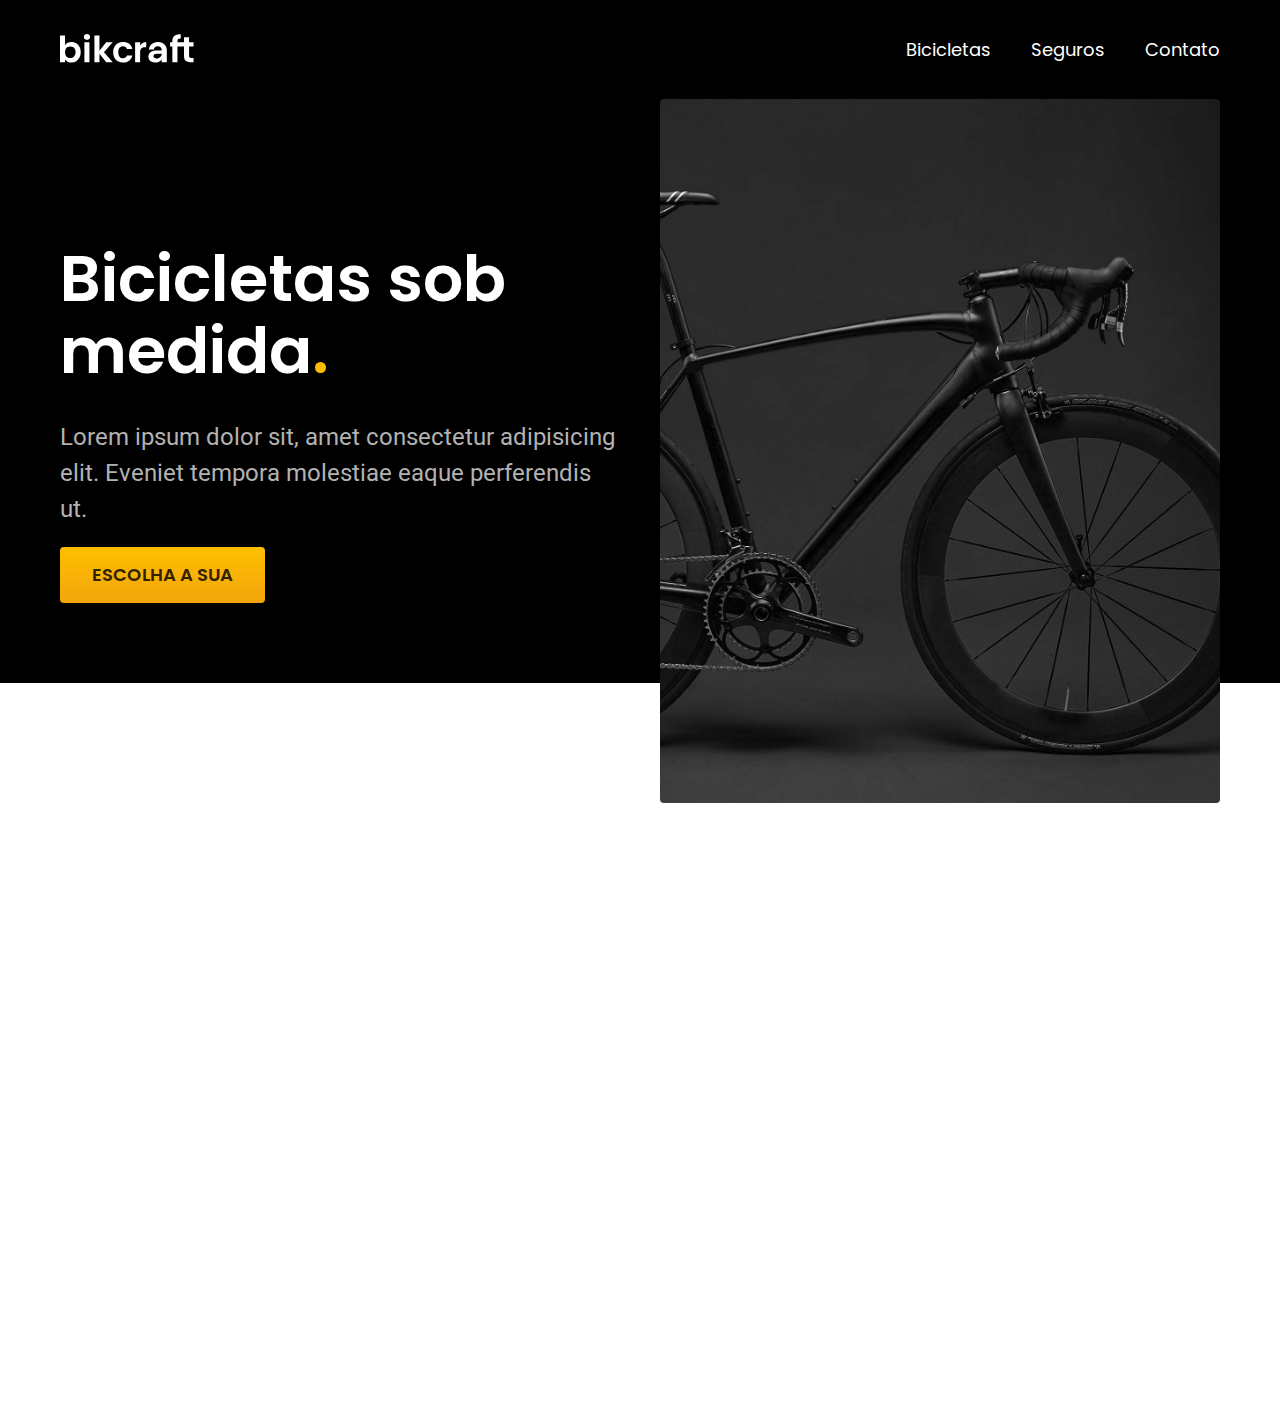
==== index.html @ a9151a43 "css utilitário" ====
<!DOCTYPE html>
<html lang="pt-br">

<head>
  <meta charset="UTF-8">
  <meta name="viewport" content="width=device-width, initial-scale=1.0">
  <title>Bikecraft - Bicicletas Elétricas</title>
  <meta name="description" content="Bicicletas elétricas de alta precisão e qualidade, feitas sob medida para o cliente. Explore o mundo na sua velocidade com a Bikcraft">
  <link rel="stylesheet" href="./css/style.css">
  <!-- FONTES POPPINS E ROBOTO -->
  <link rel="preconnect" href="https://fonts.googleapis.com">
  <link rel="preconnect" href="https://fonts.gstatic.com" crossorigin>
  <link href="https://fonts.googleapis.com/css2?family=Poppins:wght@400;600&family=Roboto:wght@400;500&display=swap" rel="stylesheet">
</head>

<body>
  <header class="header-bg">
    <div class="header">
      <a href="./">
        <img src="./img/bikcraft.svg" alt="Bikcraft">
      </a>
      <nav aria-label="primaria">
        <ul class="header-menu">
          <li><a href="./bicicletas.html">Bicicletas</a></li>
          <li><a href="./seguros.html">Seguros</a></li>
          <li><a href="./contato.html">Contato</a></li>
        </ul>
      </nav>
    </div>
  </header>

  <main class="introducao-bg">
    <div class="introducao">
      <div class="introducao-conteudo">
        <h1>Bicicletas sob medida<span>.</span></h1>
        <p>Lorem ipsum dolor sit, amet consectetur adipisicing elit. Eveniet tempora molestiae eaque perferendis ut.</p>
        <a class="botao" href="./bicicletas.html">Escolha a sua</a>
      </div>
      <div>
        <img src="./img/fotos/introducao.jpg" alt="Bicicleta elétrica preta">
      </div>
    </div>
  </main>


</body>

</html>
---- css/style.css ----
@import "./global/header.css";
@import "./global/global.css";

/* utilidades */
@import "./utilidades/componentes.css";

/* Home */
@import "./home/introducao.css";
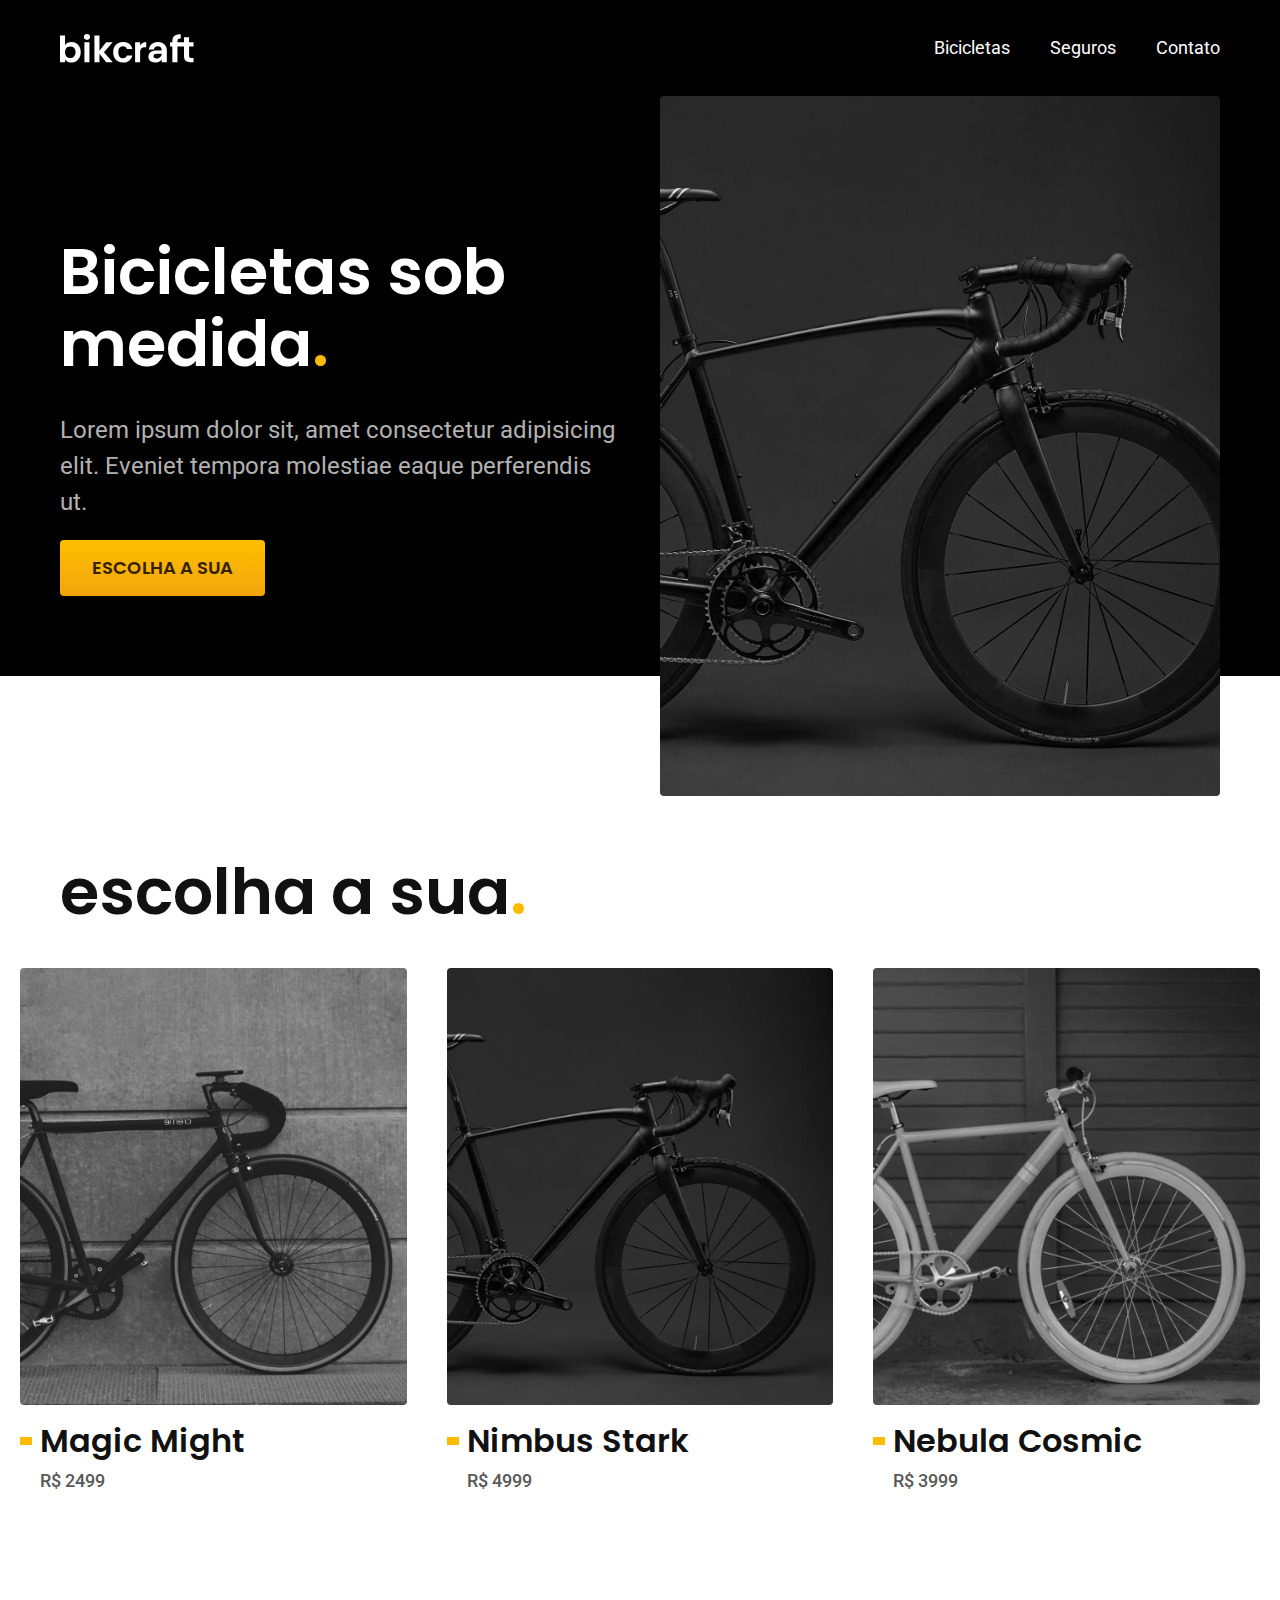
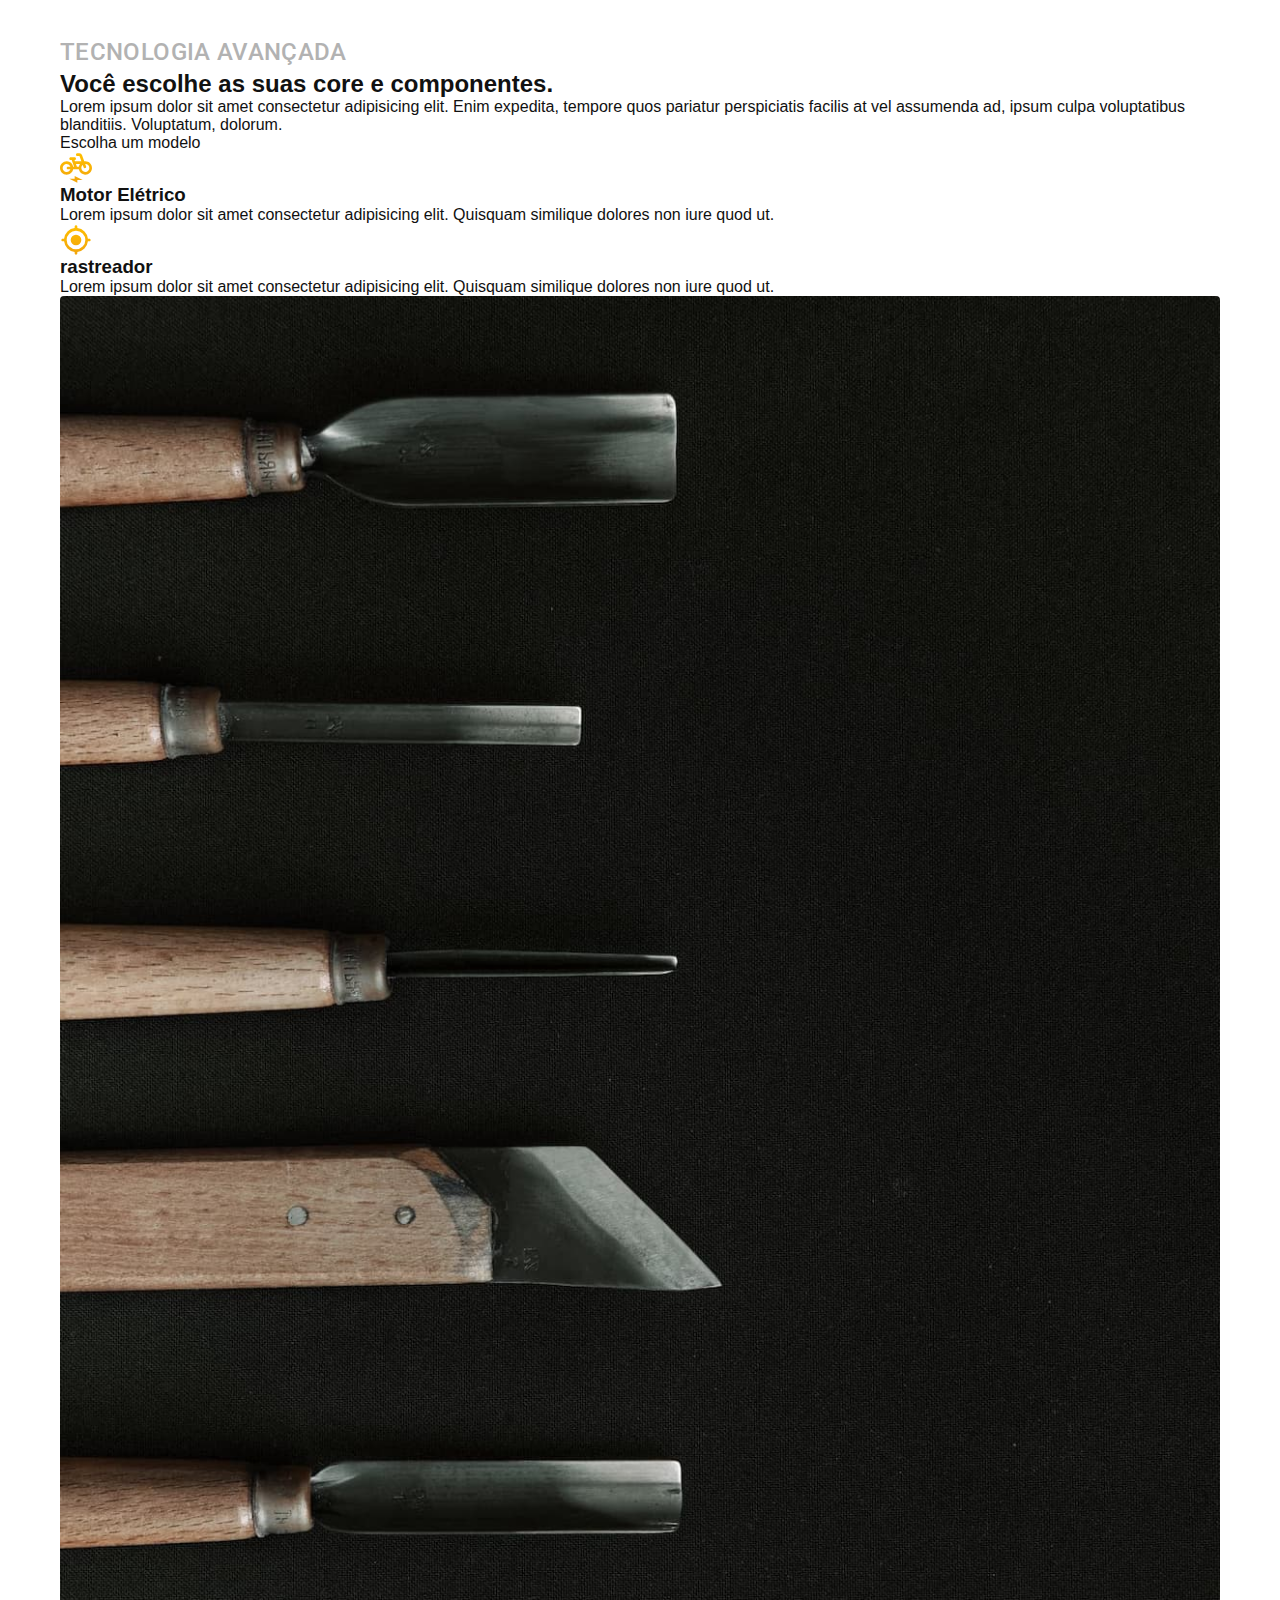
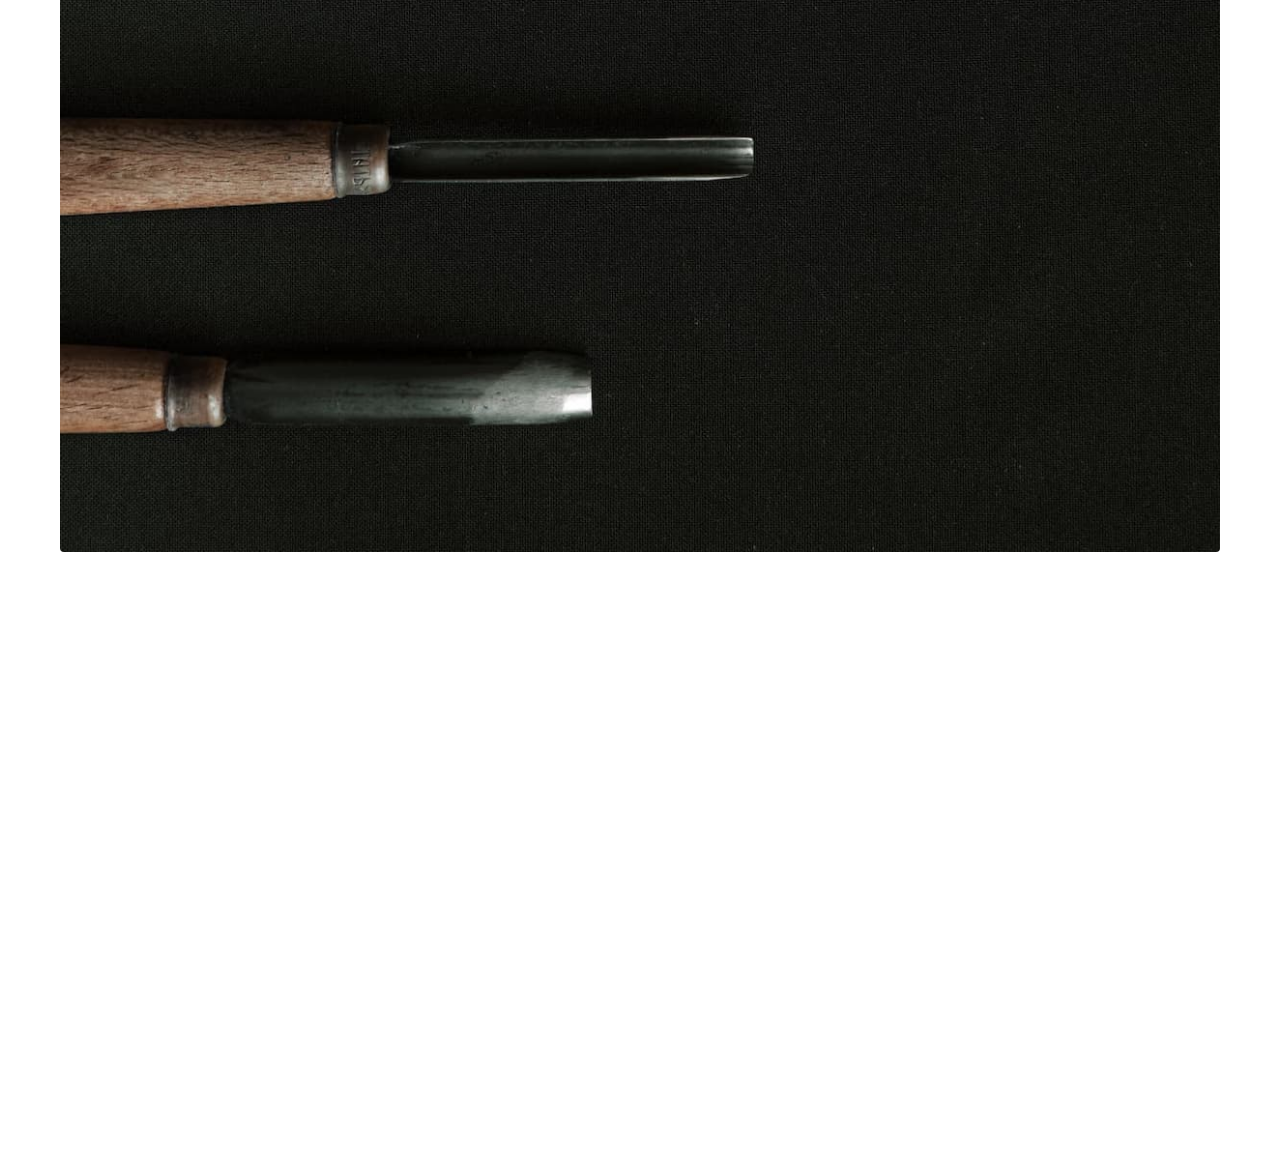
==== commit 98dfa51e: "bicicletas-lista" ====
--- a/index.html
+++ b/index.html
@@ -15,12 +15,12 @@
 
 <body>
   <header class="header-bg">
-    <div class="header">
+    <div class="header container">
       <a href="./">
         <img src="./img/bikcraft.svg" alt="Bikcraft">
       </a>
       <nav aria-label="primaria">
-        <ul class="header-menu">
+        <ul class="header-menu font-1-m cor-0">
           <li><a href="./bicicletas.html">Bicicletas</a></li>
           <li><a href="./seguros.html">Seguros</a></li>
           <li><a href="./contato.html">Contato</a></li>
@@ -30,10 +30,10 @@
   </header>
 
   <main class="introducao-bg">
-    <div class="introducao">
+    <div class="introducao container">
       <div class="introducao-conteudo">
-        <h1>Bicicletas sob medida<span>.</span></h1>
-        <p>Lorem ipsum dolor sit, amet consectetur adipisicing elit. Eveniet tempora molestiae eaque perferendis ut.</p>
+        <h1 class="font-1-xxl">Bicicletas sob medida<span class="cor-p1">.</span></h1>
+        <p class="font-2-l">Lorem ipsum dolor sit, amet consectetur adipisicing elit. Eveniet tempora molestiae eaque perferendis ut.</p>
         <a class="botao" href="./bicicletas.html">Escolha a sua</a>
       </div>
       <div>
@@ -42,6 +42,57 @@
     </div>
   </main>
 
+  <article class="bicicletas-lista">
+    <h2 class="container font-1-xxl">escolha a sua<span class="cor-p1">.</span></h2>
+    <ul>
+      <li>
+        <a href="./bicicletas/magic.html">
+          <img src="./img/bicicletas/magic-home.jpg" alt="Bicleta preta">
+          <h3 class="font-1-xl">Magic Might</h3>
+          <span class="font-2-m cor-8">R$ 2499</span>
+        </a>
+      </li>
+      <li>
+        <a href="./bicicletas/nimbus.html">
+          <img src="./img/bicicletas/nimbus-home.jpg" alt="Bicleta preta">
+          <h3 class="font-1-xl">Nimbus Stark</h3>
+          <span class="font-2-m cor-8">R$ 4999</span>
+        </a>
+      </li>
+      <li>
+        <a href="./bicicletas/nebula.html">
+          <img src="./img/bicicletas/nebula-home.jpg" alt="Bicleta preta">
+          <h3 class="font-1-xl">Nebula Cosmic</h3>
+          <span class="font-2-m cor-8">R$ 3999</span>
+        </a>
+      </li>
+    </ul>
+  </article>
+
+  <article class="tecnologia-bg">
+    <div class="tecnologia container">
+      <div class="tecnologia-conteudo">
+        <span class="font-2-l-b cor-5">Tecnologia Avançada</span>
+        <h2>Você escolhe as suas core e componentes.</h2>
+        <p>Lorem ipsum dolor sit amet consectetur adipisicing elit. Enim expedita, tempore quos pariatur perspiciatis facilis at vel assumenda ad, ipsum culpa voluptatibus blanditiis. Voluptatum, dolorum.</p>
+        <a href="./bicicletas.html">Escolha um modelo</a>
+        <div>
+          <img src="./img/icones/eletrica.svg" alt="">
+          <h3>Motor Elétrico</h3>
+          <p>Lorem ipsum dolor sit amet consectetur adipisicing elit. Quisquam similique dolores non iure quod ut.</p>
+        </div>
+         <div>
+          <img src="./img/icones/rastreador.svg" alt="">
+          <h3>rastreador</h3>
+          <p>Lorem ipsum dolor sit amet consectetur adipisicing elit. Quisquam similique dolores non iure quod ut.</p>
+        </div>
+      </div>
+      <div class="tecnologia-imagem">
+        <img src="./img/fotos/tecnologia.jpg" alt="">
+      </div>
+    </div>
+  </article>
+
 
 </body>
 
--- a/css/style.css
+++ b/css/style.css
@@ -1,4 +1,7 @@
 @import "./global/header.css";
+@import "./utilidades/tipografia.css";
+@import "./utilidades/cores.css";
+
 @import "./global/global.css";
 
 /* utilidades */
@@ -6,3 +9,7 @@
 
 /* Home */
 @import "./home/introducao.css";
+@import "./home/tecnologia.css";
+
+/* bicicletas */
+@import "./bicicletas/bicicletas-lista.css";
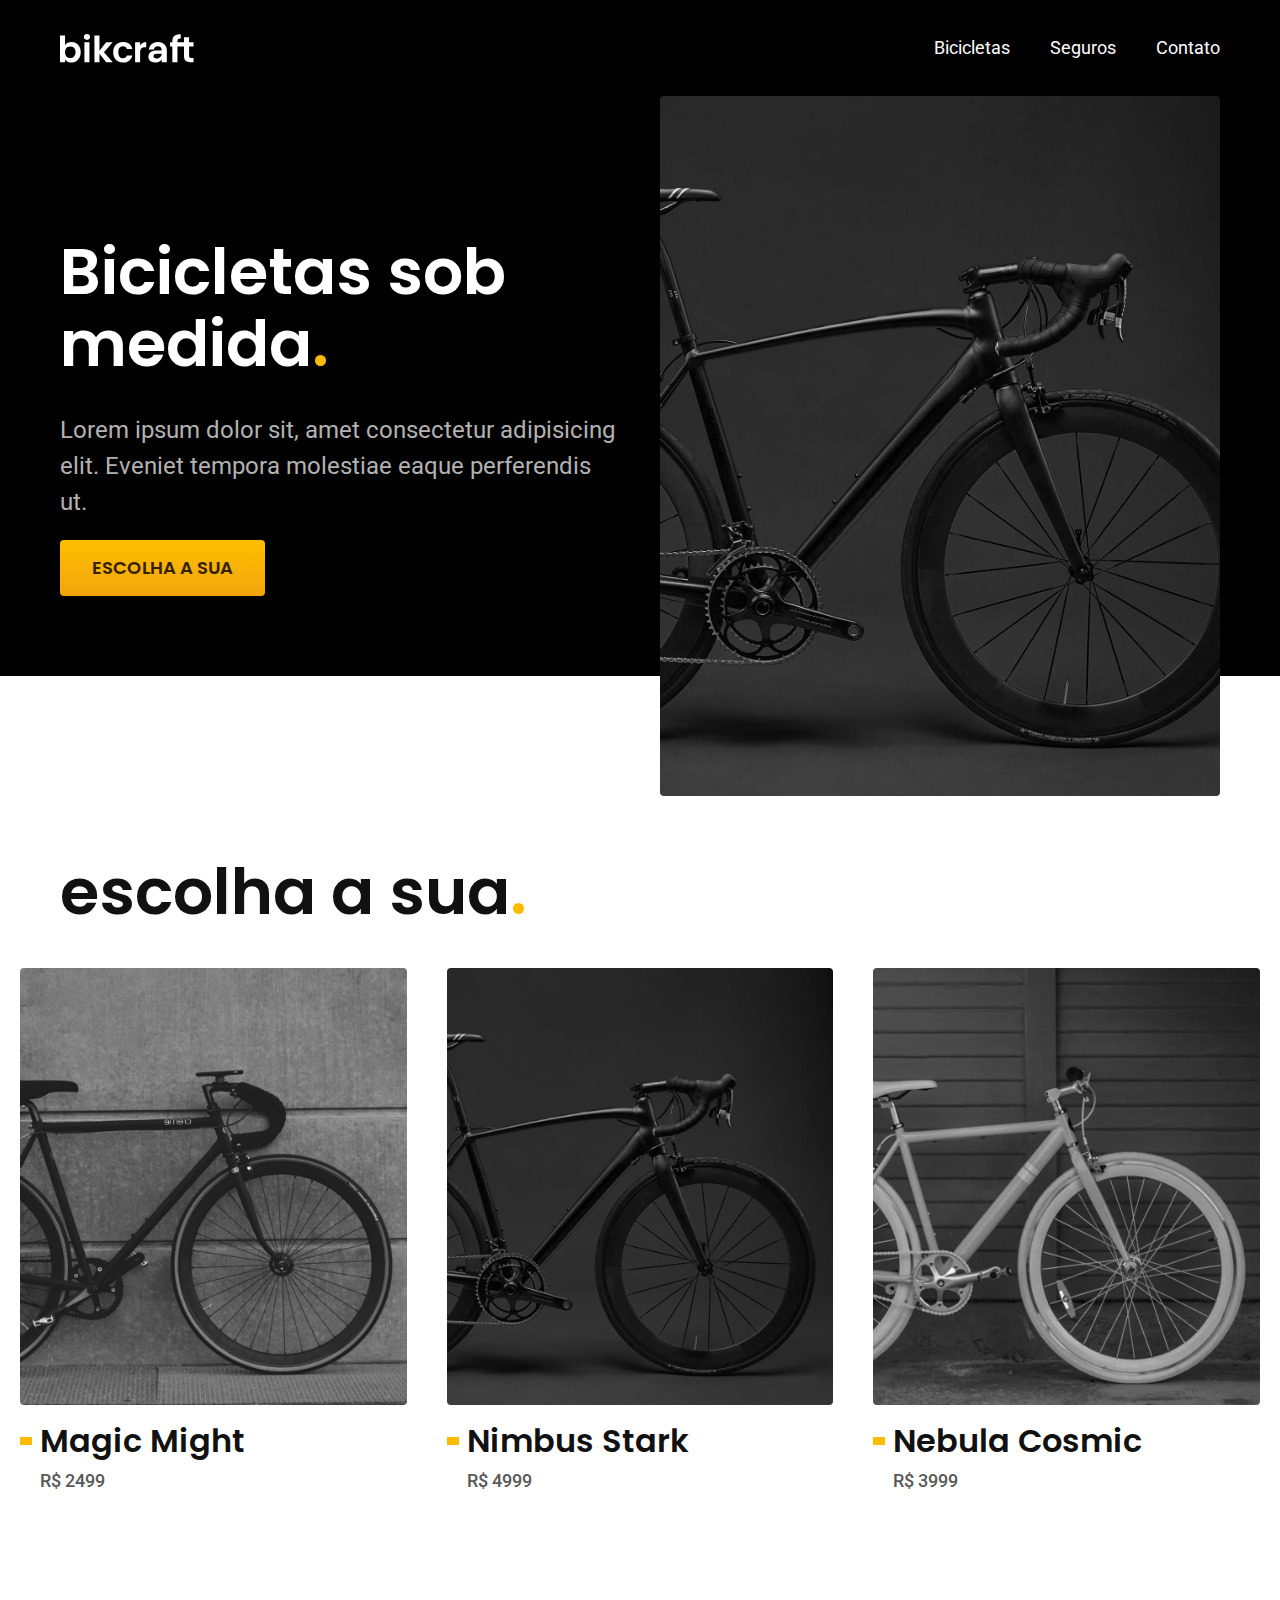
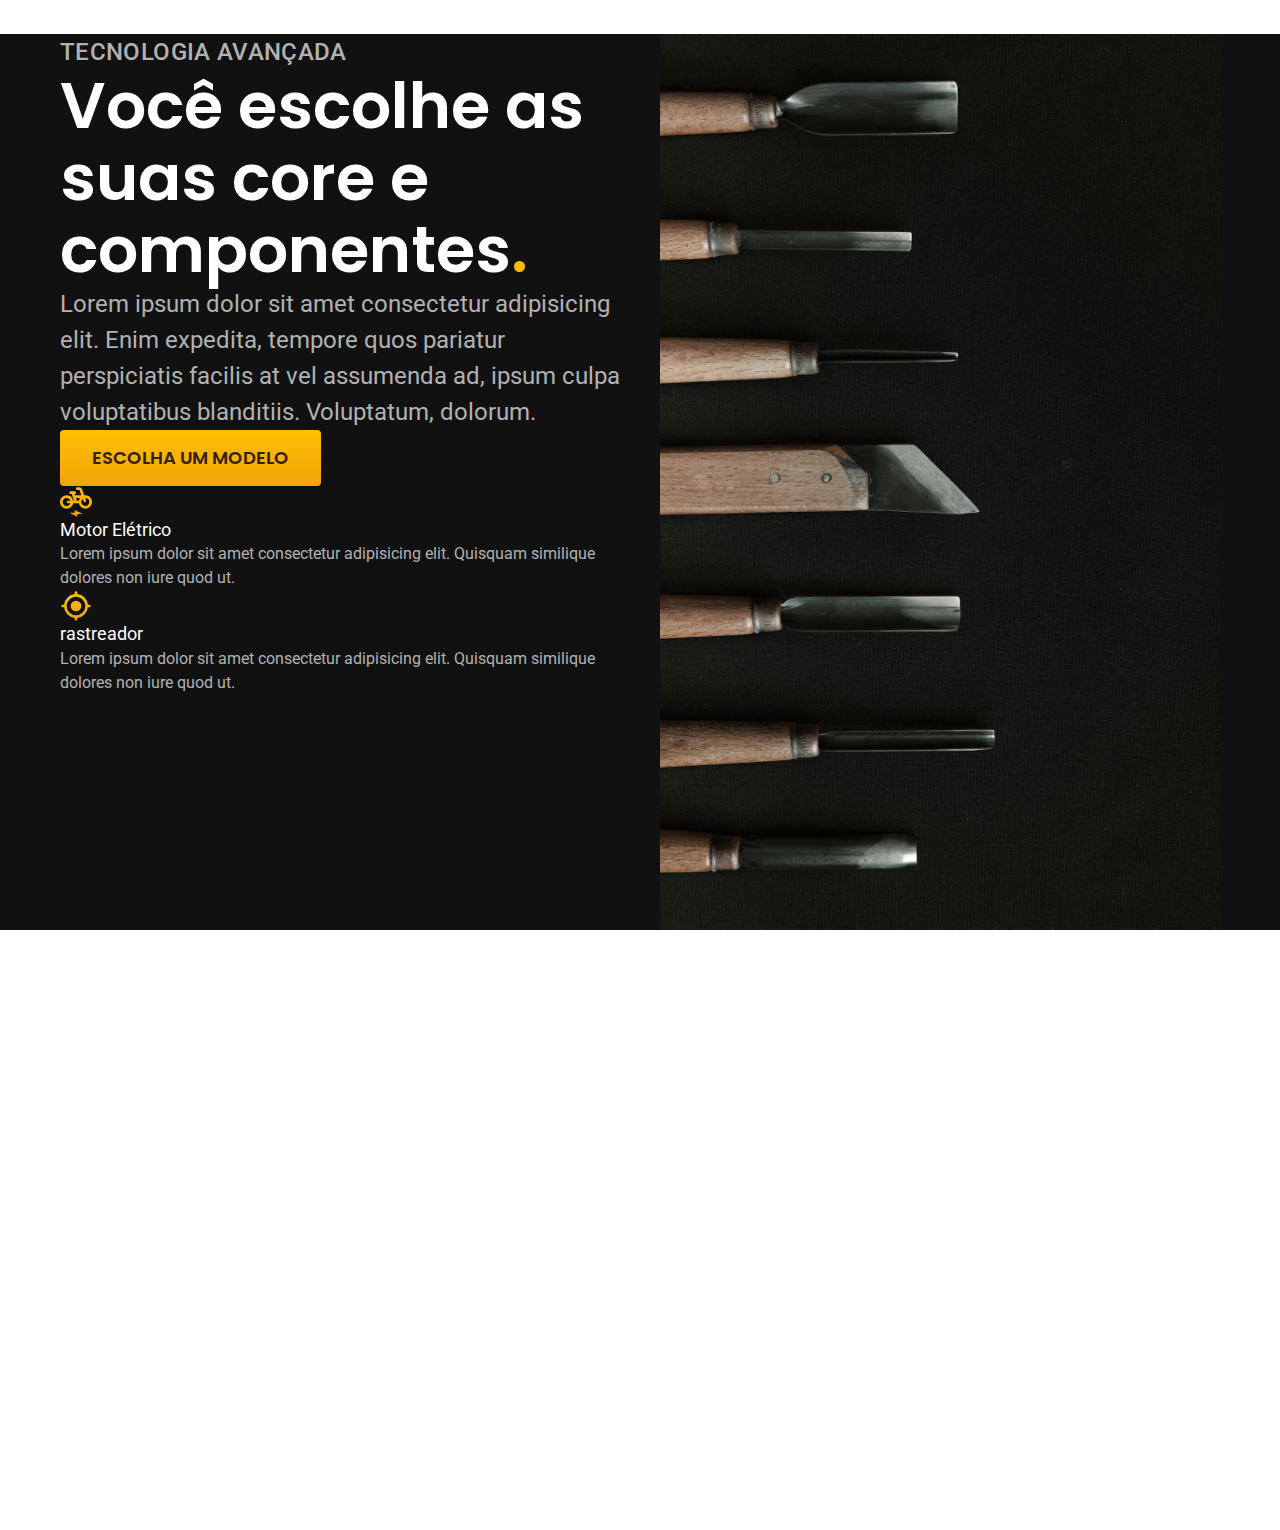
==== commit 79f77ab0: "tecnologia" ====
--- a/index.html
+++ b/index.html
@@ -73,18 +73,18 @@
     <div class="tecnologia container">
       <div class="tecnologia-conteudo">
         <span class="font-2-l-b cor-5">Tecnologia Avançada</span>
-        <h2>Você escolhe as suas core e componentes.</h2>
-        <p>Lorem ipsum dolor sit amet consectetur adipisicing elit. Enim expedita, tempore quos pariatur perspiciatis facilis at vel assumenda ad, ipsum culpa voluptatibus blanditiis. Voluptatum, dolorum.</p>
-        <a href="./bicicletas.html">Escolha um modelo</a>
+        <h2 class="font-1-xxl cor-0">Você escolhe as suas core e componentes<span class="cor-p1">.</span></h2>
+        <p class="font-2-l cor-5">Lorem ipsum dolor sit amet consectetur adipisicing elit. Enim expedita, tempore quos pariatur perspiciatis facilis at vel assumenda ad, ipsum culpa voluptatibus blanditiis. Voluptatum, dolorum.</p>
+        <a class="botao link" href="./bicicletas.html">Escolha um modelo</a>
         <div>
           <img src="./img/icones/eletrica.svg" alt="">
-          <h3>Motor Elétrico</h3>
-          <p>Lorem ipsum dolor sit amet consectetur adipisicing elit. Quisquam similique dolores non iure quod ut.</p>
+          <h3 class="font-1-m cor-0">Motor Elétrico</h3>
+          <p class="font-2-s cor-5">Lorem ipsum dolor sit amet consectetur adipisicing elit. Quisquam similique dolores non iure quod ut.</p>
         </div>
          <div>
           <img src="./img/icones/rastreador.svg" alt="">
-          <h3>rastreador</h3>
-          <p>Lorem ipsum dolor sit amet consectetur adipisicing elit. Quisquam similique dolores non iure quod ut.</p>
+          <h3 class="font-1-m cor-0">rastreador</h3>
+          <p class="font-2-s cor-5">Lorem ipsum dolor sit amet consectetur adipisicing elit. Quisquam similique dolores non iure quod ut.</p>
         </div>
       </div>
       <div class="tecnologia-imagem">
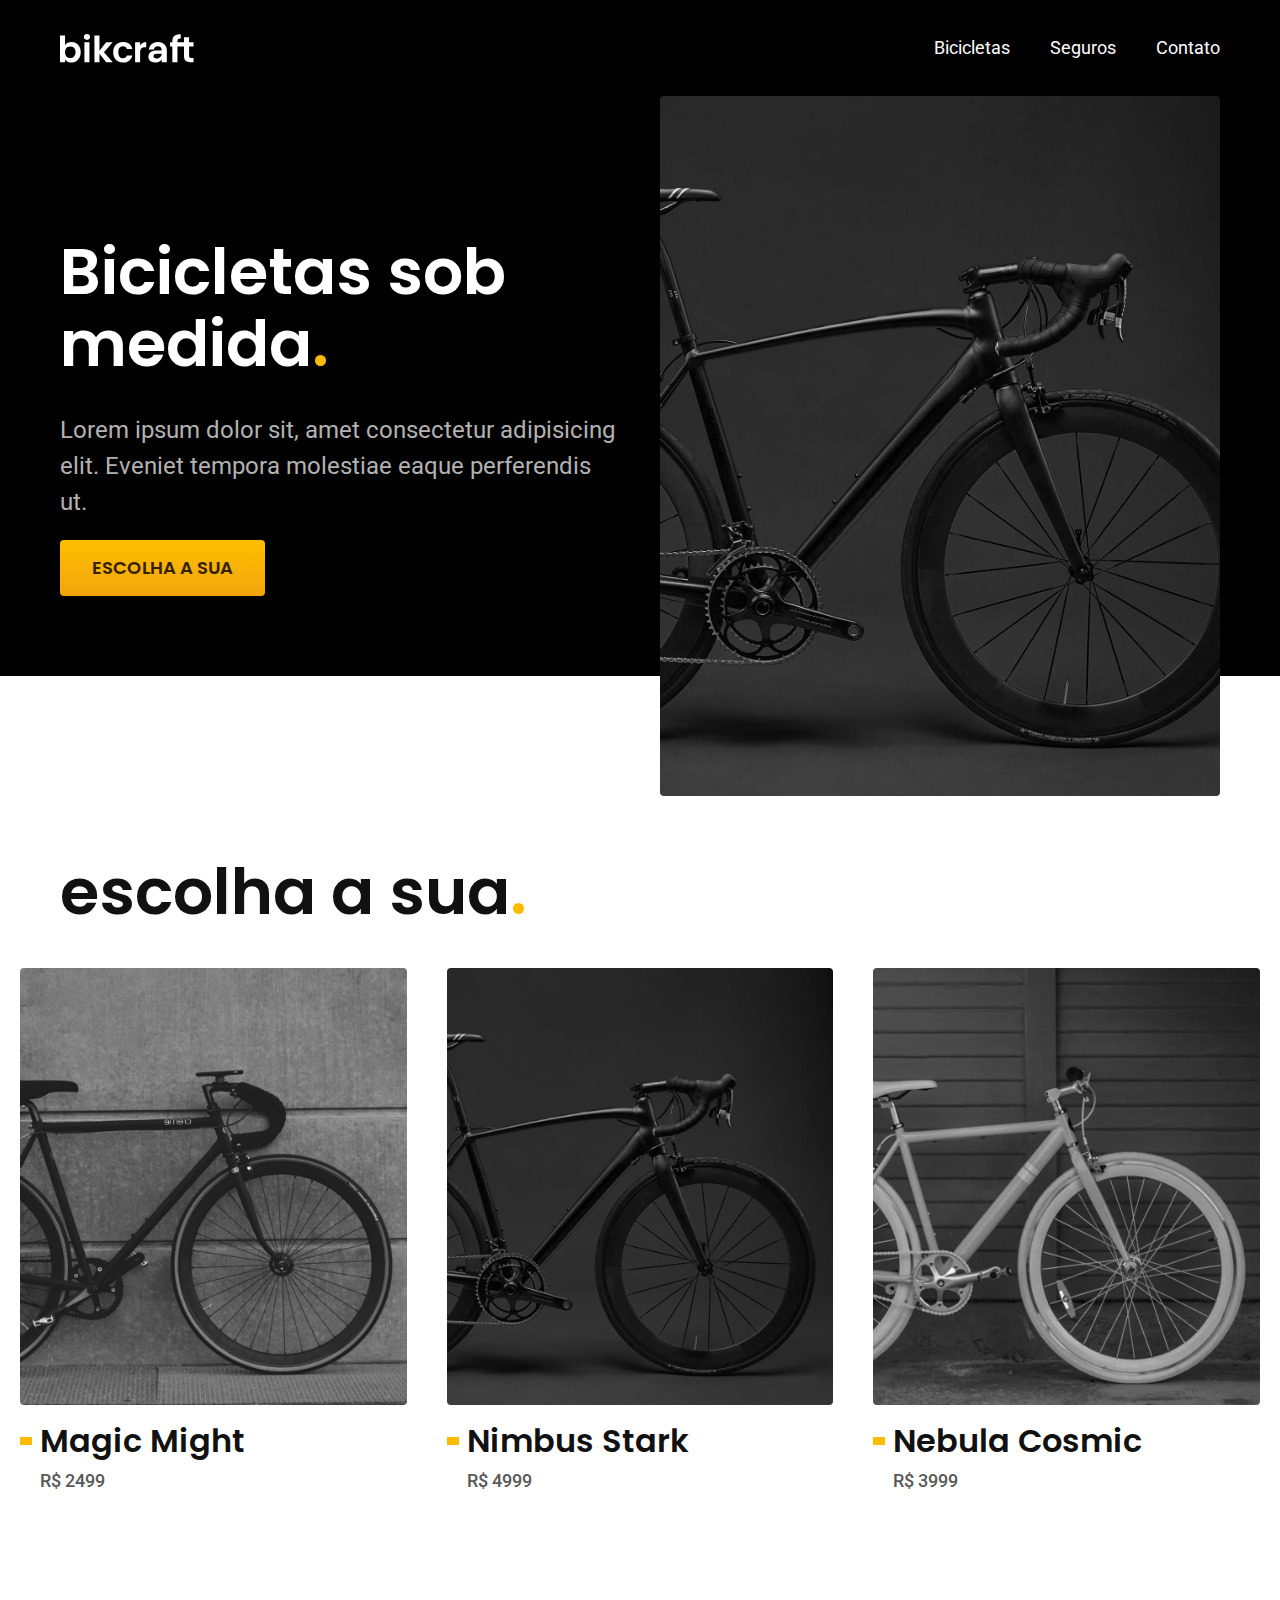
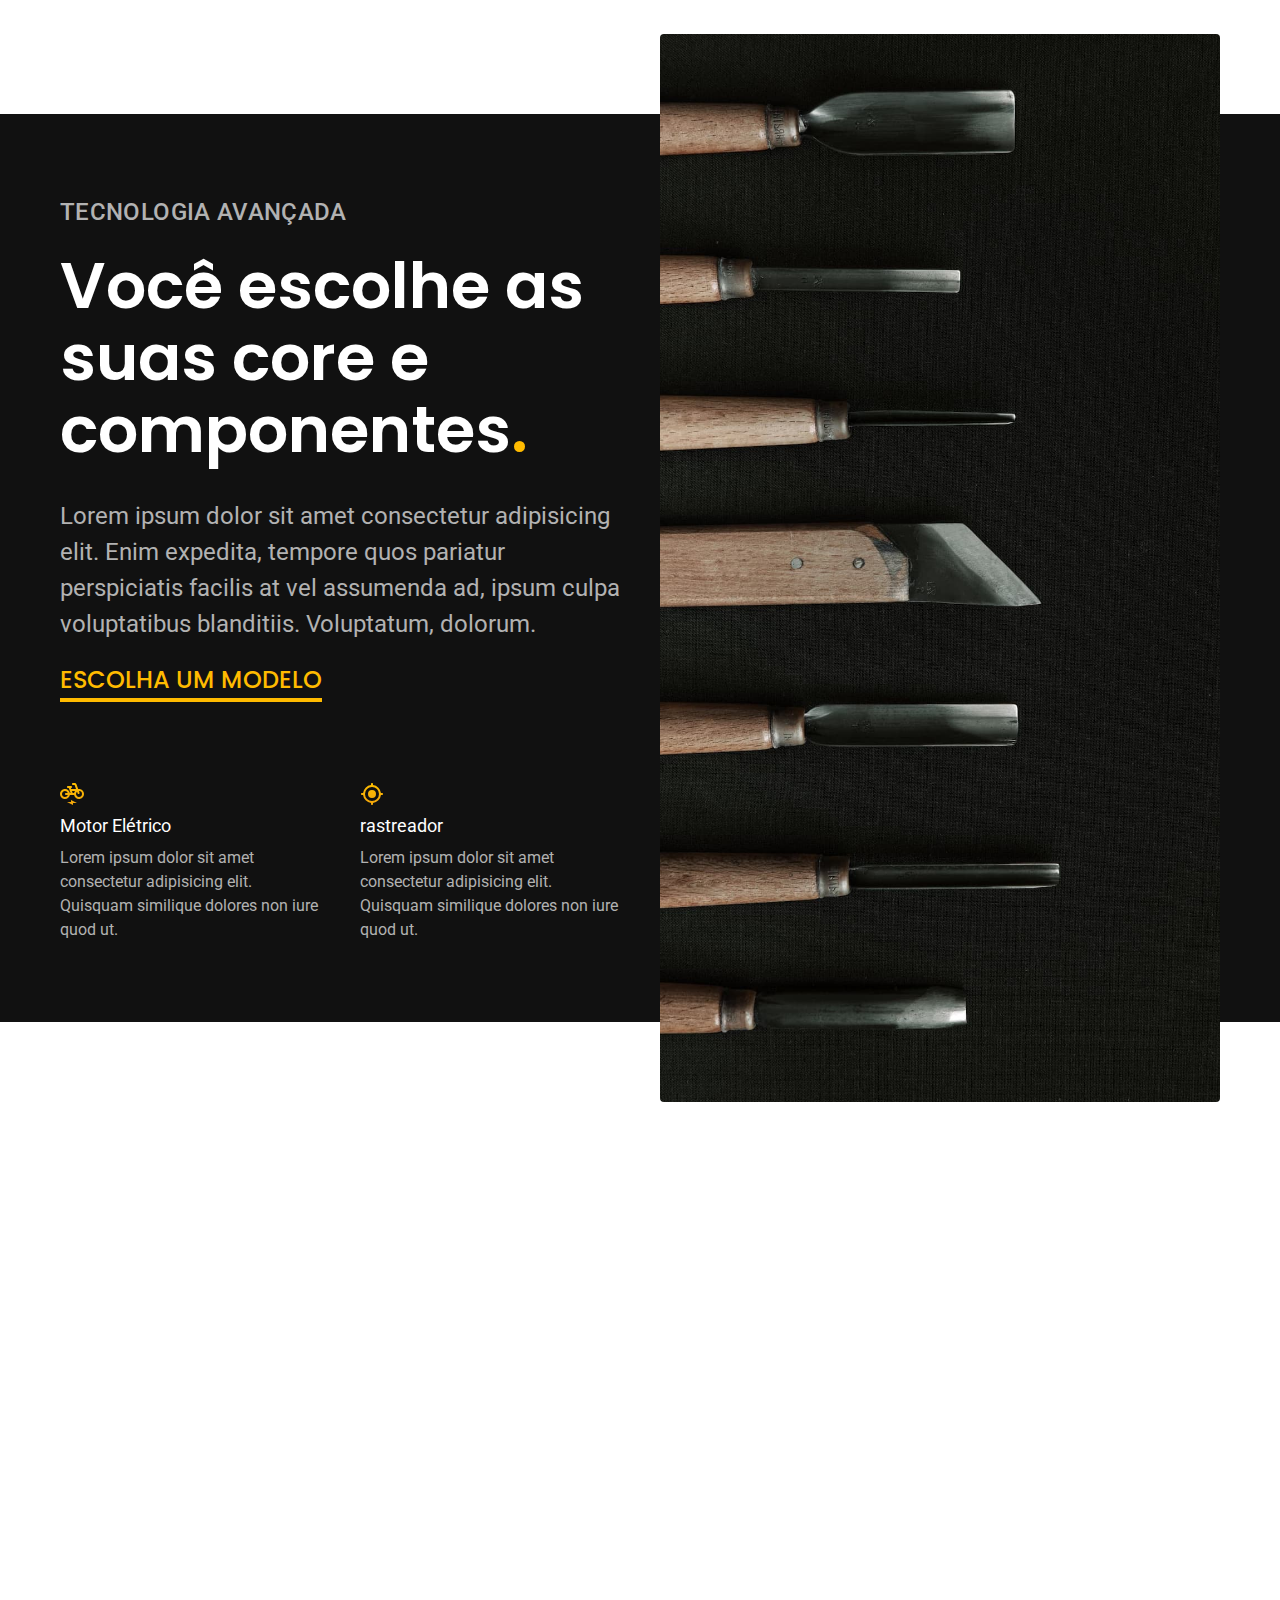
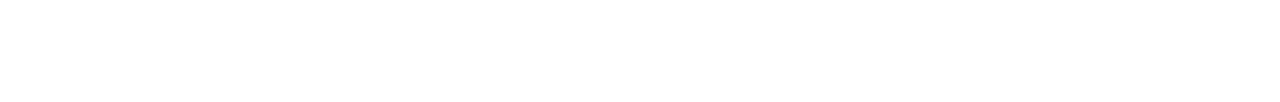
==== commit 88a63214: "tecnologia" ====
--- a/index.html
+++ b/index.html
@@ -75,16 +75,18 @@
         <span class="font-2-l-b cor-5">Tecnologia Avançada</span>
         <h2 class="font-1-xxl cor-0">Você escolhe as suas core e componentes<span class="cor-p1">.</span></h2>
         <p class="font-2-l cor-5">Lorem ipsum dolor sit amet consectetur adipisicing elit. Enim expedita, tempore quos pariatur perspiciatis facilis at vel assumenda ad, ipsum culpa voluptatibus blanditiis. Voluptatum, dolorum.</p>
-        <a class="botao link" href="./bicicletas.html">Escolha um modelo</a>
-        <div>
-          <img src="./img/icones/eletrica.svg" alt="">
-          <h3 class="font-1-m cor-0">Motor Elétrico</h3>
-          <p class="font-2-s cor-5">Lorem ipsum dolor sit amet consectetur adipisicing elit. Quisquam similique dolores non iure quod ut.</p>
-        </div>
-         <div>
-          <img src="./img/icones/rastreador.svg" alt="">
-          <h3 class="font-1-m cor-0">rastreador</h3>
-          <p class="font-2-s cor-5">Lorem ipsum dolor sit amet consectetur adipisicing elit. Quisquam similique dolores non iure quod ut.</p>
+        <a class="link" href="./bicicletas.html">Escolha um modelo</a>
+        <div class="tecnologia-vantagens">
+          <div>
+            <img src="./img/icones/eletrica.svg" alt="">
+            <h3 class="font-1-m cor-0">Motor Elétrico</h3>
+            <p class="font-2-s cor-5">Lorem ipsum dolor sit amet consectetur adipisicing elit. Quisquam similique dolores non iure quod ut.</p>
+          </div>
+          <div>
+            <img src="./img/icones/rastreador.svg" alt="">
+            <h3 class="font-1-m cor-0">rastreador</h3>
+            <p class="font-2-s cor-5">Lorem ipsum dolor sit amet consectetur adipisicing elit. Quisquam similique dolores non iure quod ut.</p>
+          </div>
         </div>
       </div>
       <div class="tecnologia-imagem">
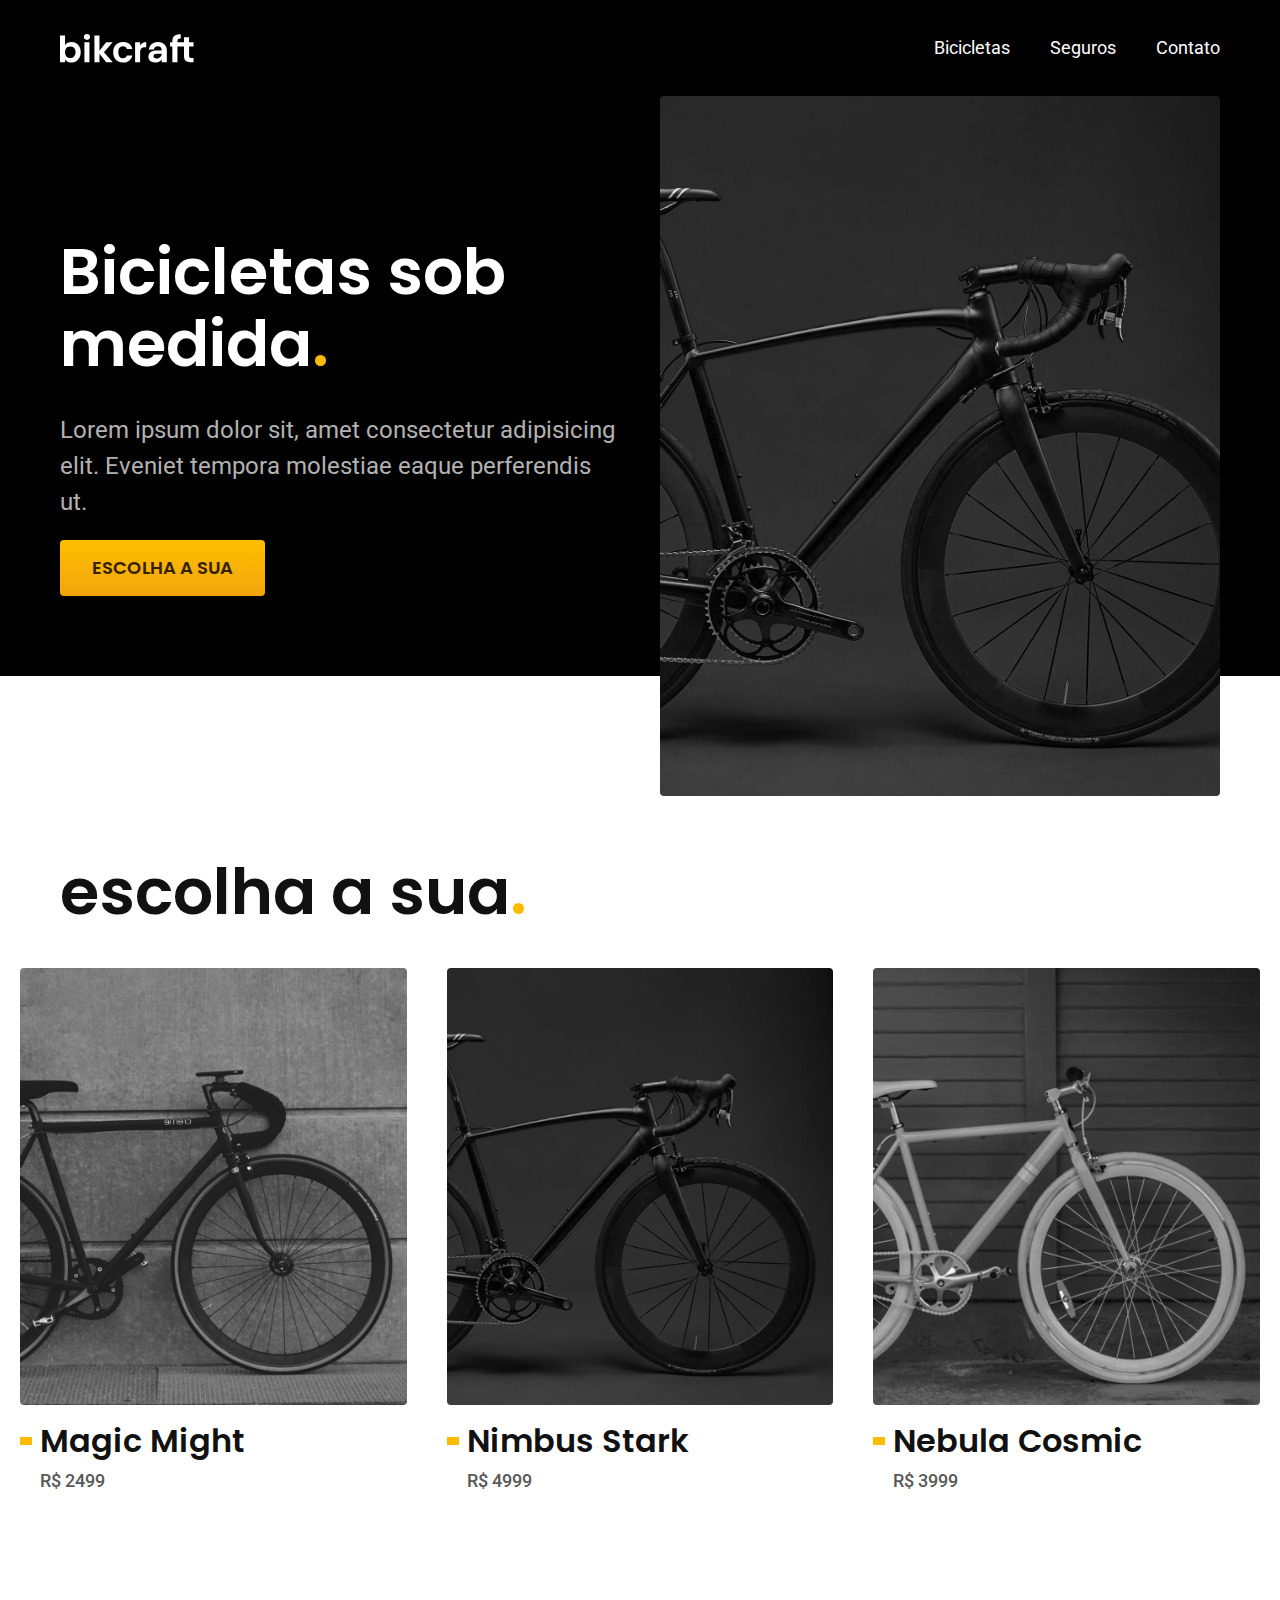
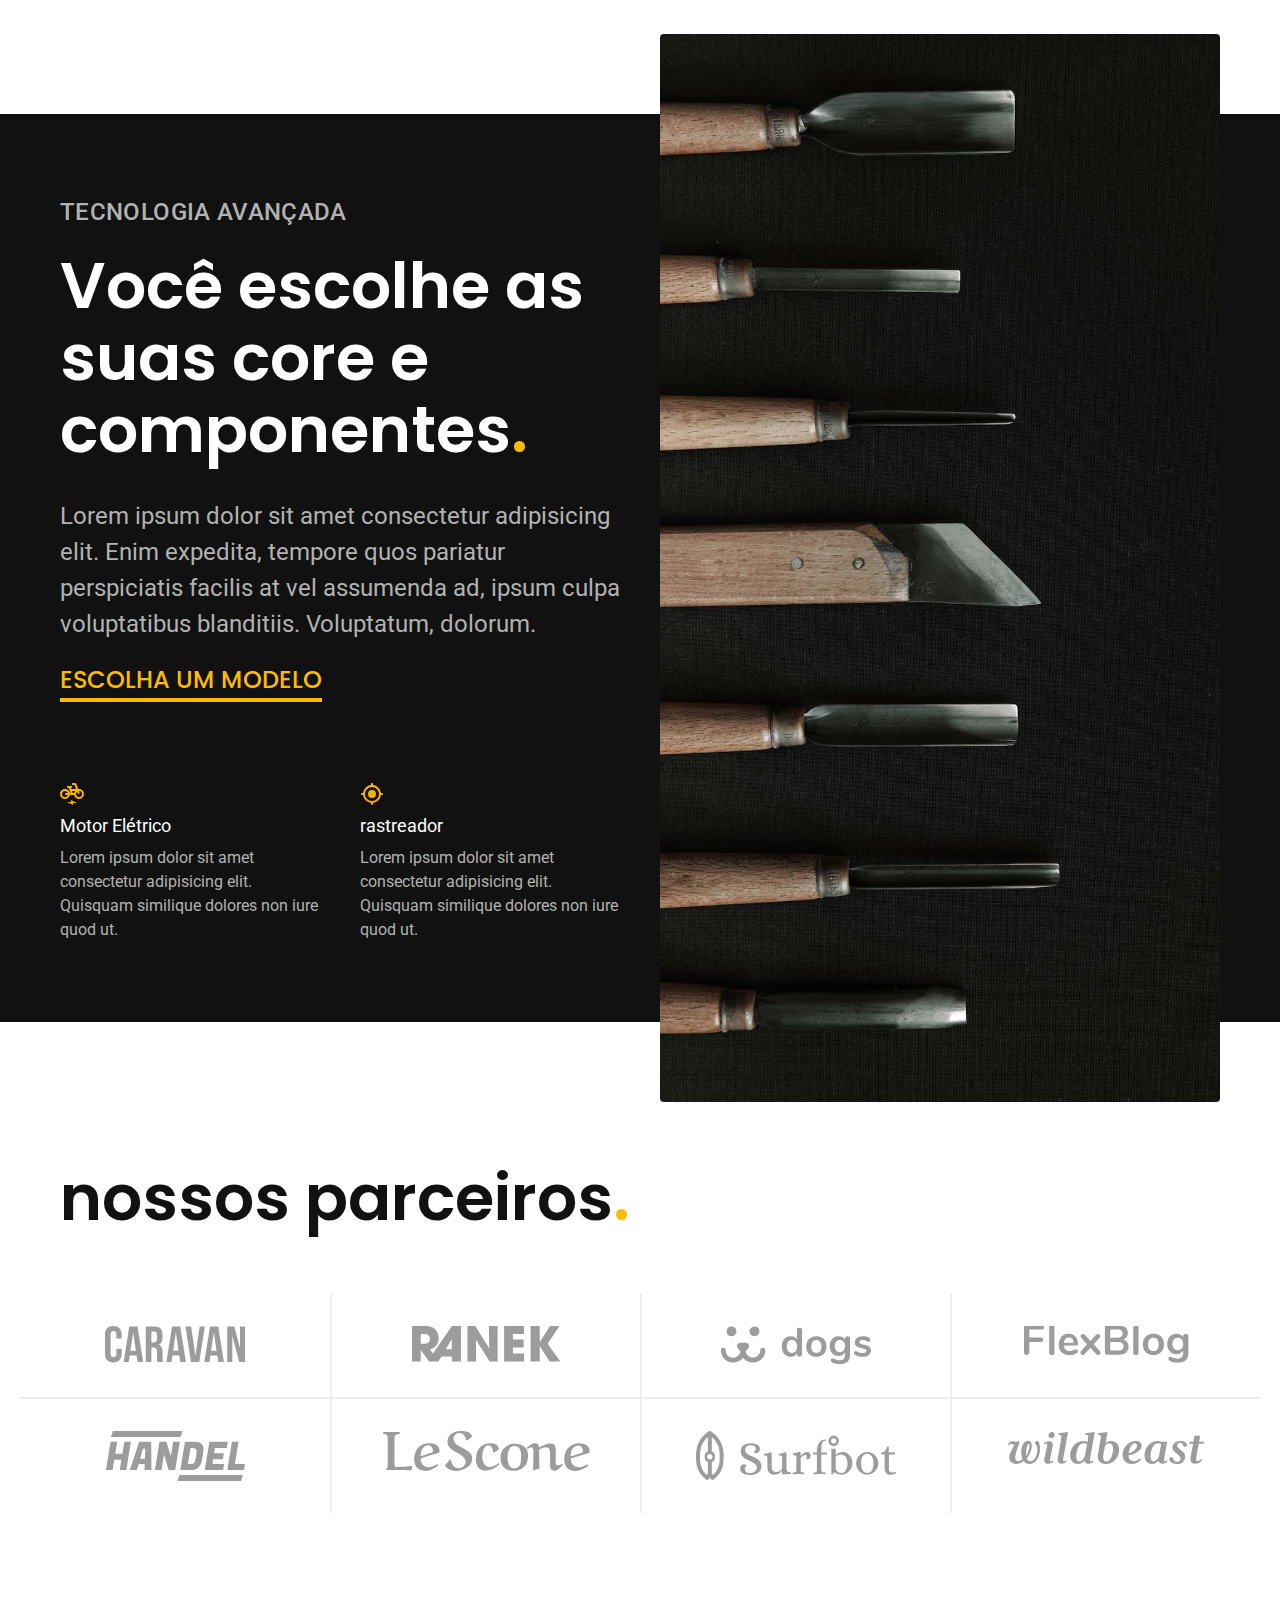
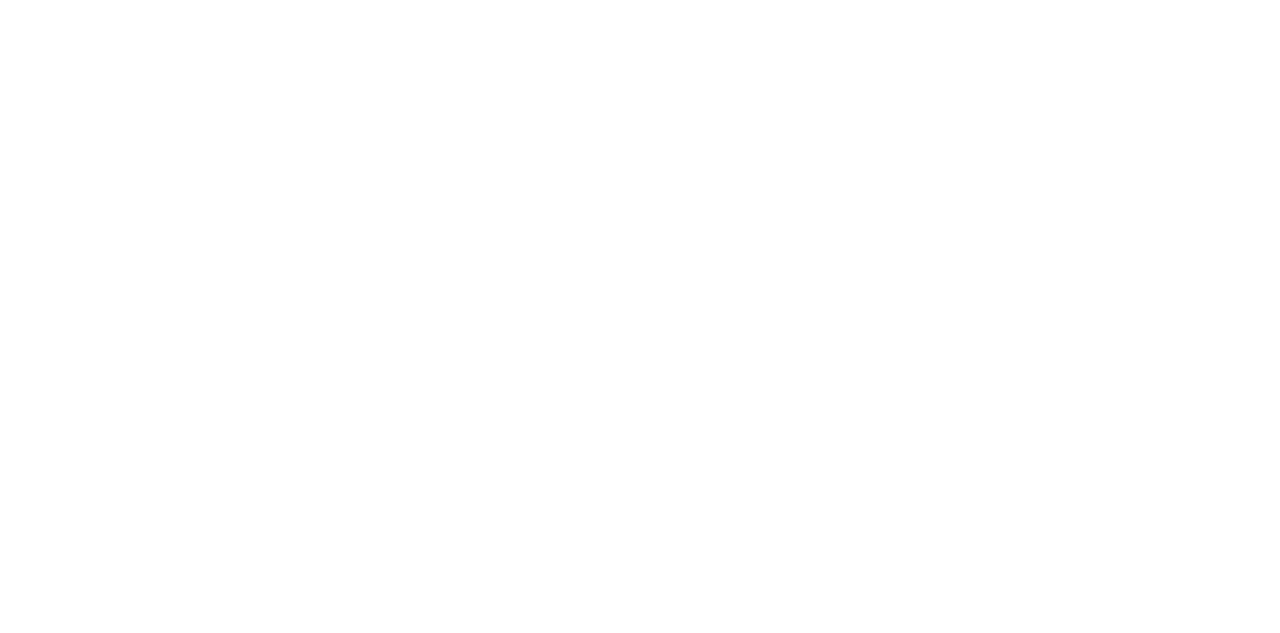
==== commit 46212c09: "parceiros" ====
--- a/index.html
+++ b/index.html
@@ -95,6 +95,20 @@
     </div>
   </article>
 
+  <section class="parceiros" aria-label="Nossos parceiros">
+    <h2 class="container font-1-xxl">nossos parceiros<span class="cor-p1">.</span></h2>
+    <ul>
+      <li><img src="./img/parceiros/caravan.svg" alt="caravan"></li>
+      <li><img src="./img/parceiros/ranek.svg" alt="ranek"></li>
+      <li><img src="./img/parceiros/dogs.svg" alt="dogs"></li>
+      <li><img src="./img/parceiros/flexblog.svg" alt="flexbog"></li>
+      <li><img src="./img/parceiros/handel.svg" alt="handel"></li>
+      <li><img src="./img/parceiros/lescone.svg" alt="lescone"></li>
+      <li><img src="./img/parceiros/surfbot.svg" alt="surfbot"></li>
+      <li><img src="./img/parceiros/wildbeast.svg" alt="wildbeast"></li>
+    </ul>
+  </section>
+
 
 </body>
 
--- a/css/style.css
+++ b/css/style.css
@@ -10,6 +10,7 @@
 /* Home */
 @import "./home/introducao.css";
 @import "./home/tecnologia.css";
+@import "./home/parceiros.css";
 
 /* bicicletas */
 @import "./bicicletas/bicicletas-lista.css";
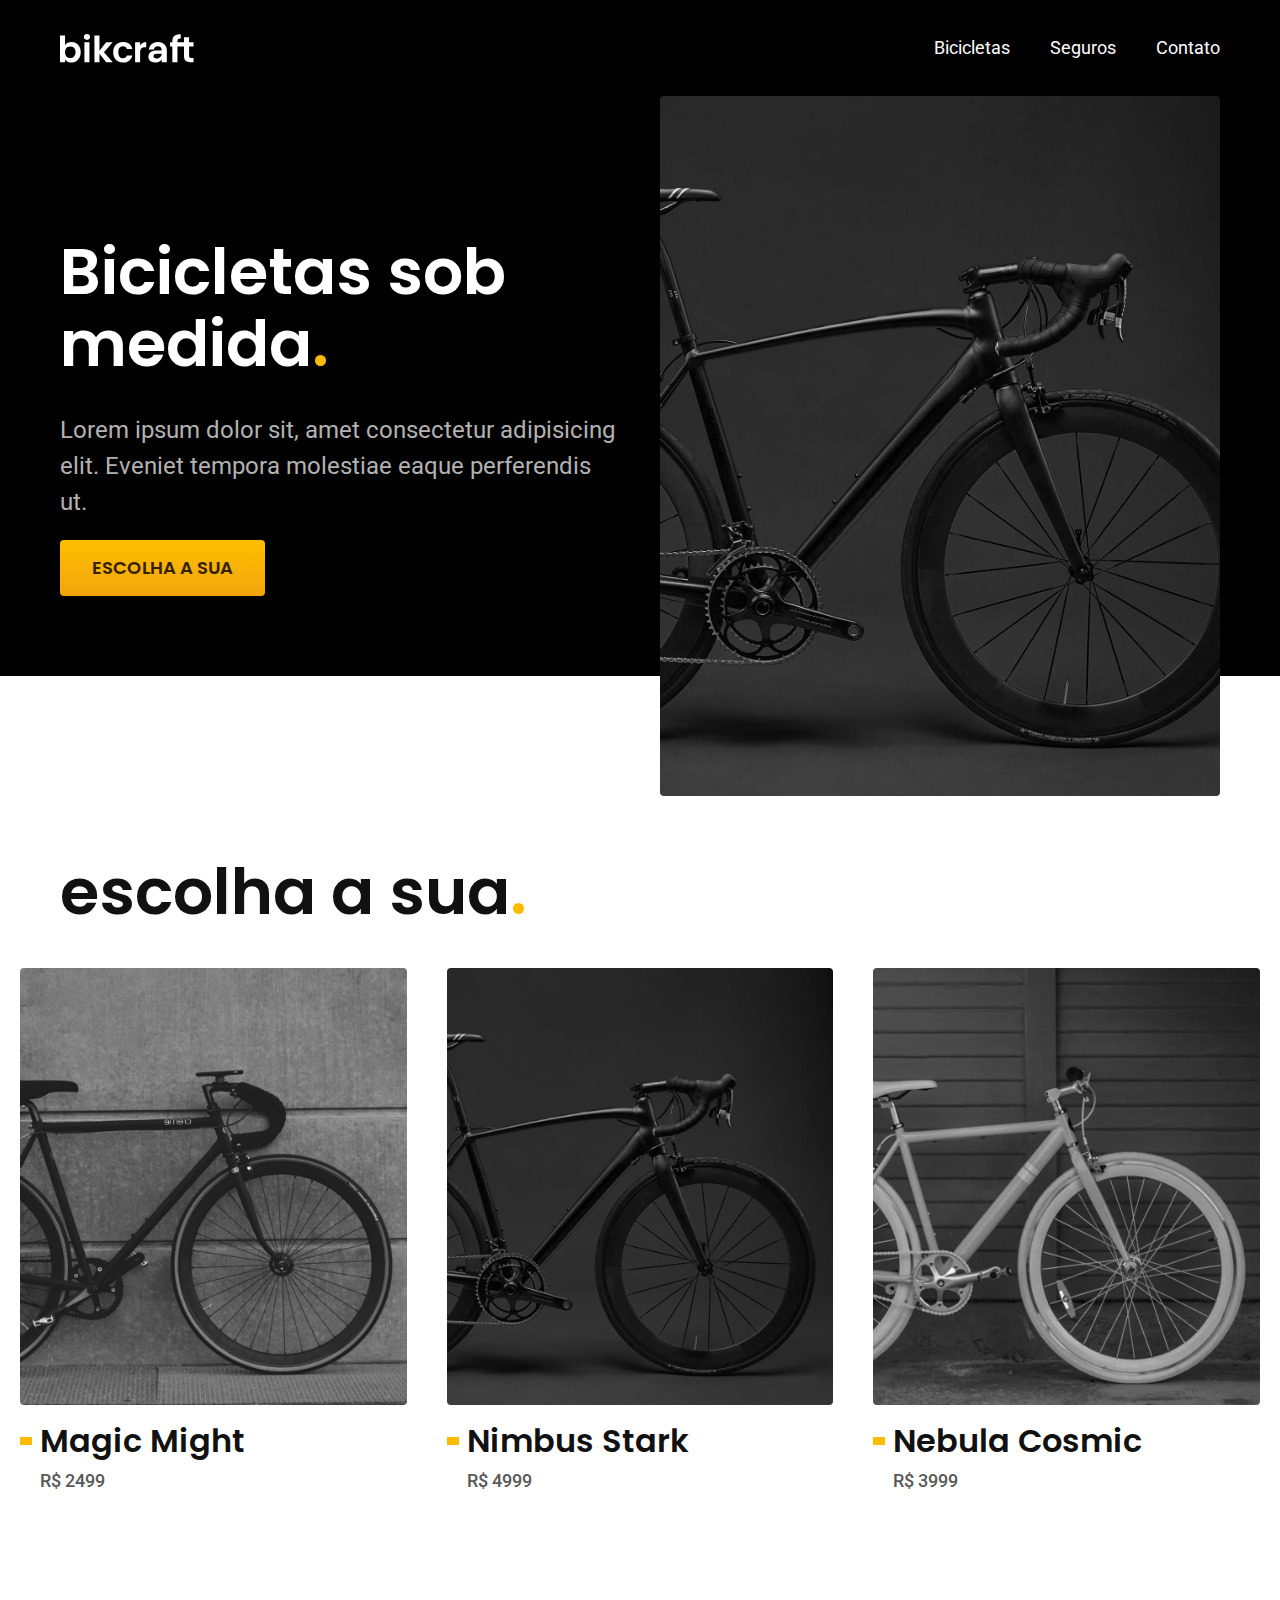
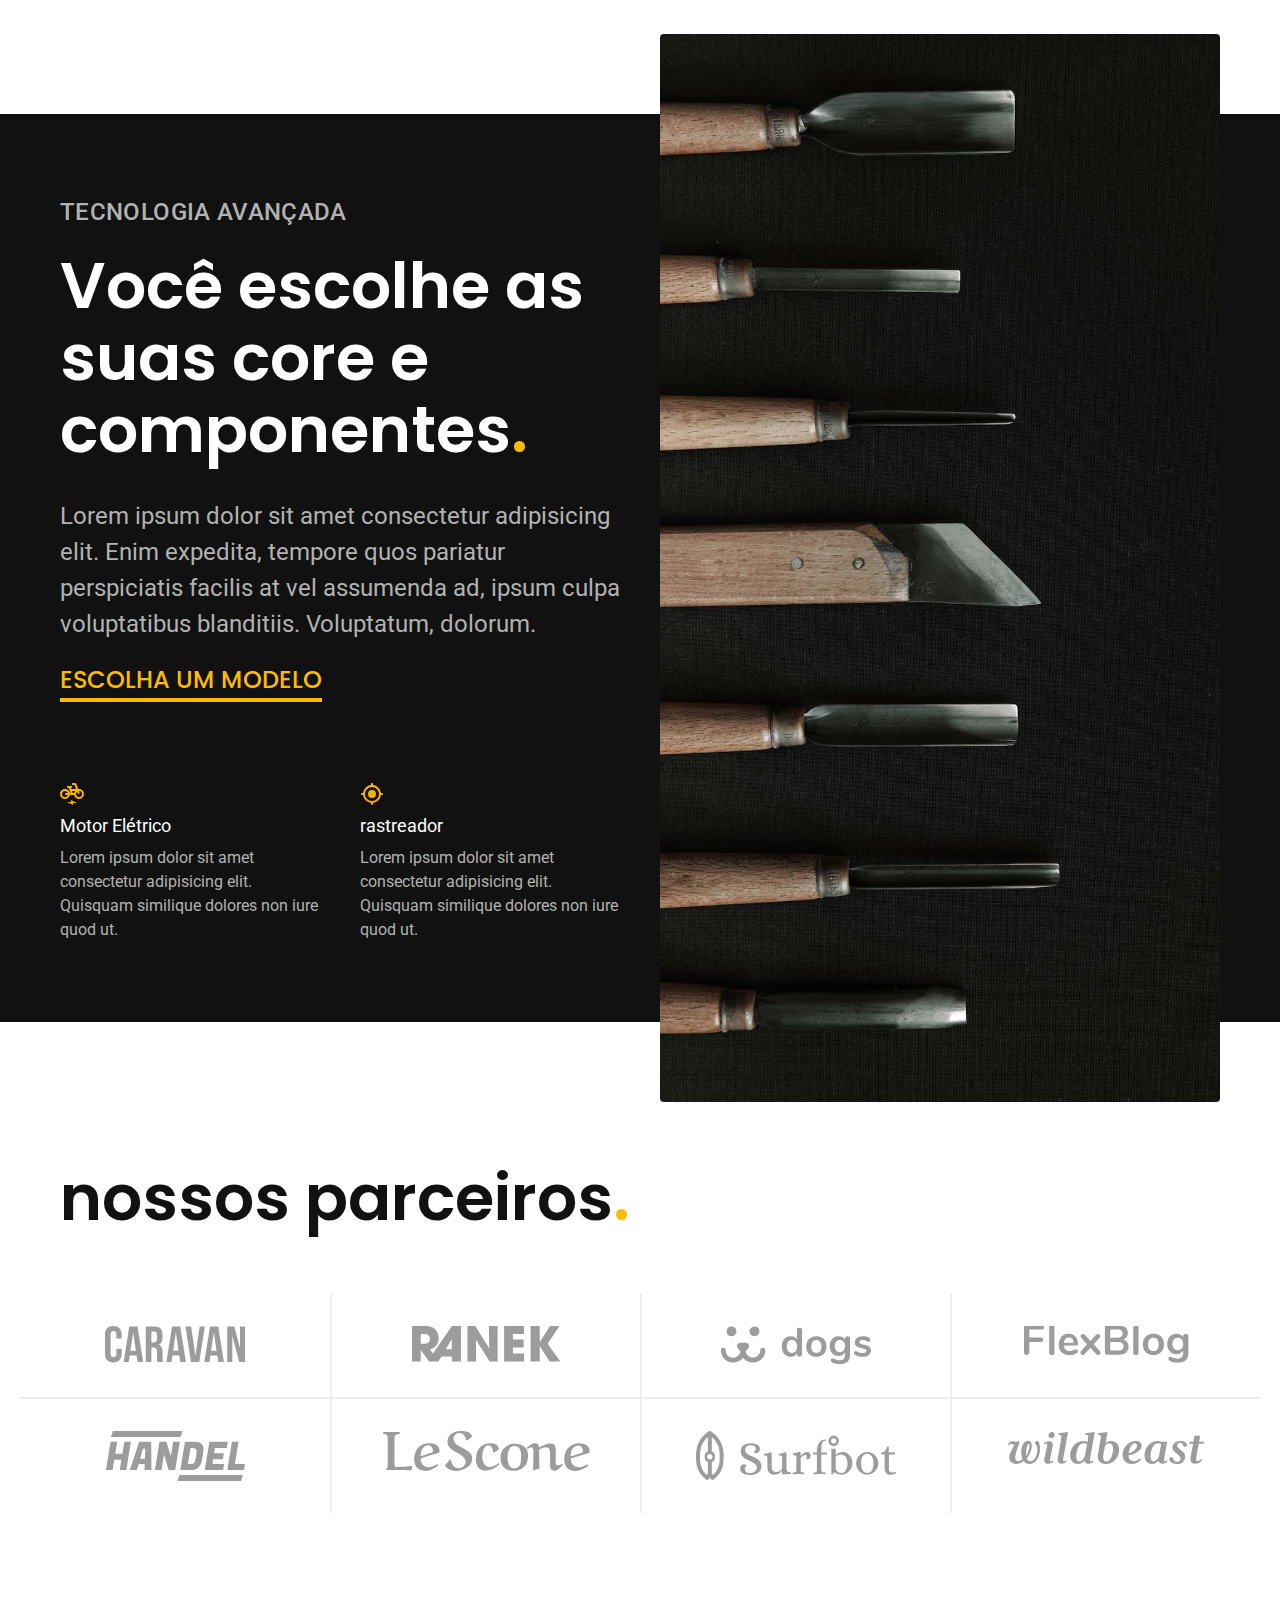
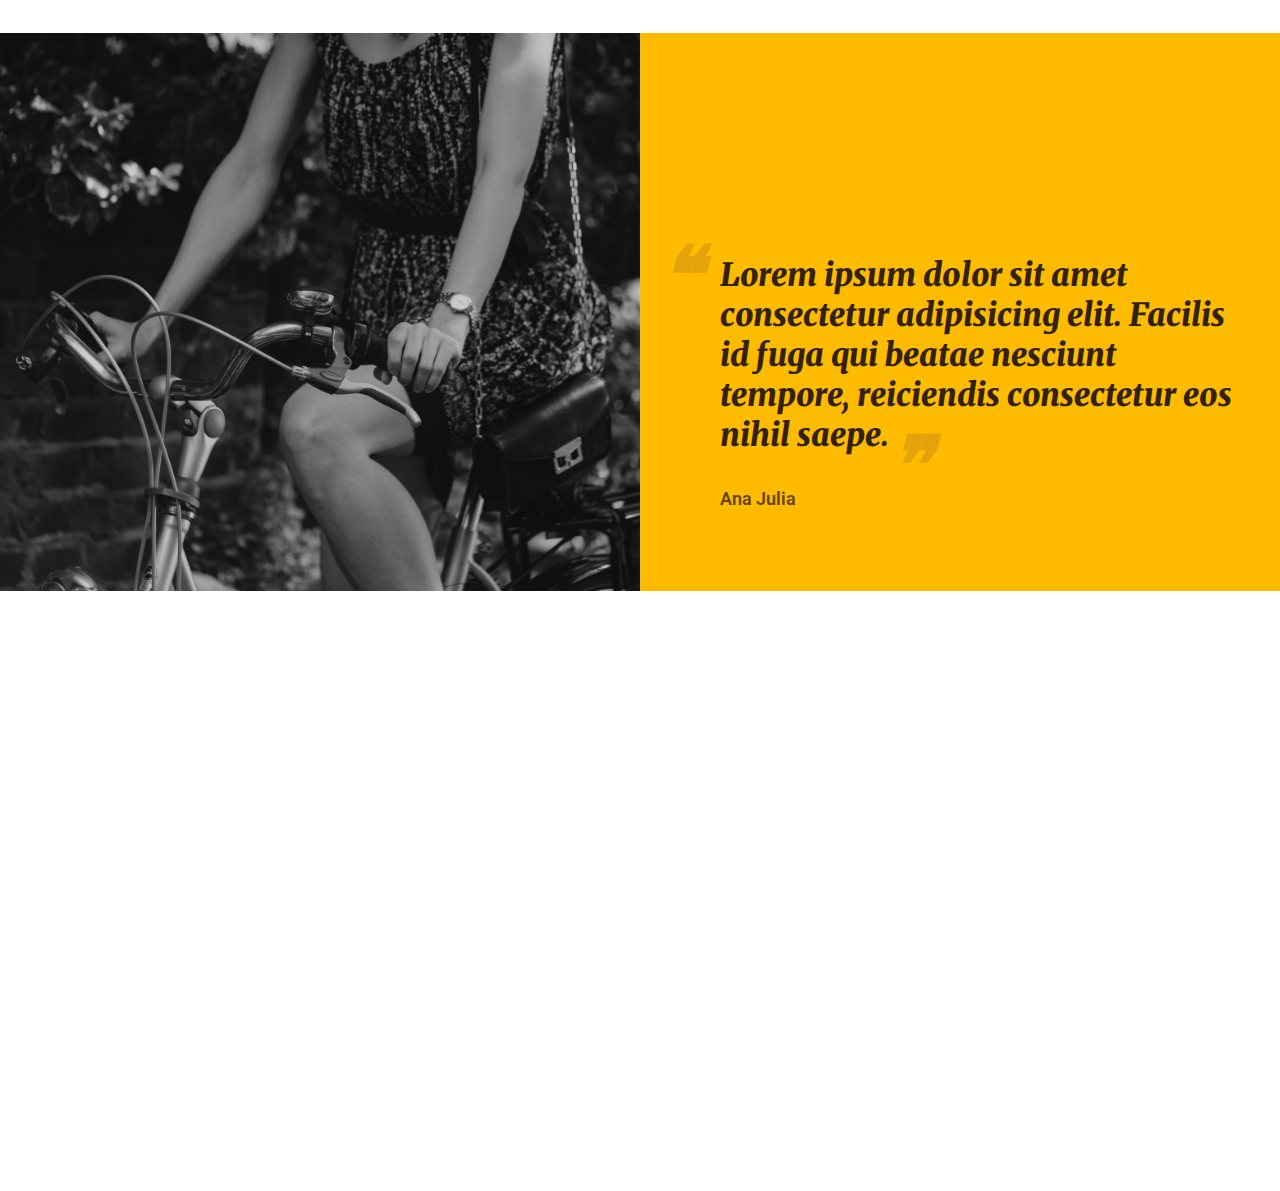
==== commit fde6794b: "depoimento" ====
--- a/index.html
+++ b/index.html
@@ -10,7 +10,7 @@
   <!-- FONTES POPPINS E ROBOTO -->
   <link rel="preconnect" href="https://fonts.googleapis.com">
   <link rel="preconnect" href="https://fonts.gstatic.com" crossorigin>
-  <link href="https://fonts.googleapis.com/css2?family=Poppins:wght@400;600&family=Roboto:wght@400;500&display=swap" rel="stylesheet">
+  <link href="https://fonts.googleapis.com/css2?family=Merriweather:ital,wght@1,900&family=Poppins:wght@400;600&family=Roboto:wght@400;500&display=swap" rel="stylesheet">
 </head>
 
 <body>
@@ -109,6 +109,21 @@
     </ul>
   </section>
 
+  <section class="depoimento" aria-label="depoimento">
+    <div>
+      <img src="./img/fotos/depoimento.jpg" alt="pessoa pedalando uma bicicleta">
+    </div>
+    <div class="depoimento-conteudo">
+      <blockquote class="font-1-xl cor-p5">
+        <p>
+          Lorem ipsum dolor sit amet consectetur adipisicing elit. Facilis id fuga qui beatae nesciunt tempore, reiciendis consectetur eos nihil saepe.
+        </p>
+      </blockquote>
+      <span class="font-1-m-b cor-p4">Ana Julia</span>
+    </div>
+
+  </section>
+
 
 </body>
 
--- a/css/style.css
+++ b/css/style.css
@@ -11,6 +11,7 @@
 @import "./home/introducao.css";
 @import "./home/tecnologia.css";
 @import "./home/parceiros.css";
+@import "./home/depoimento.css";
 
 /* bicicletas */
 @import "./bicicletas/bicicletas-lista.css";
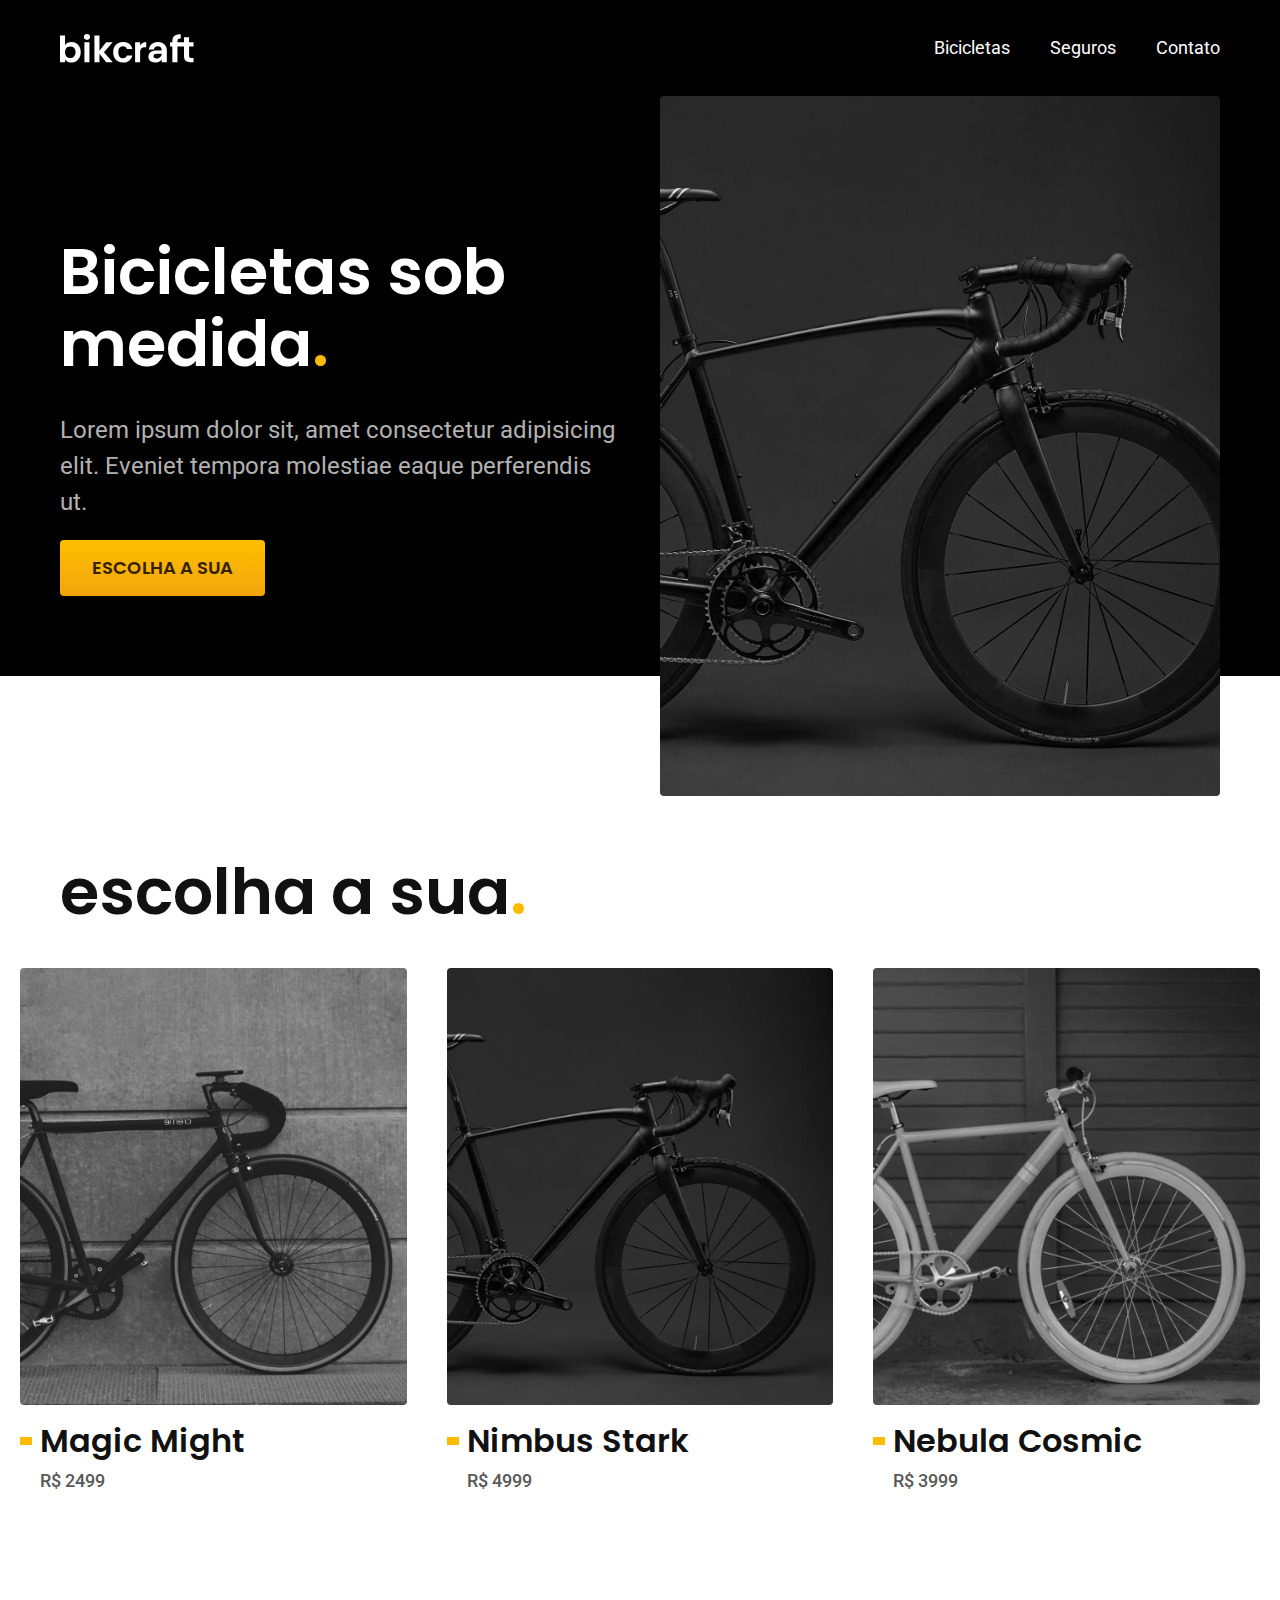
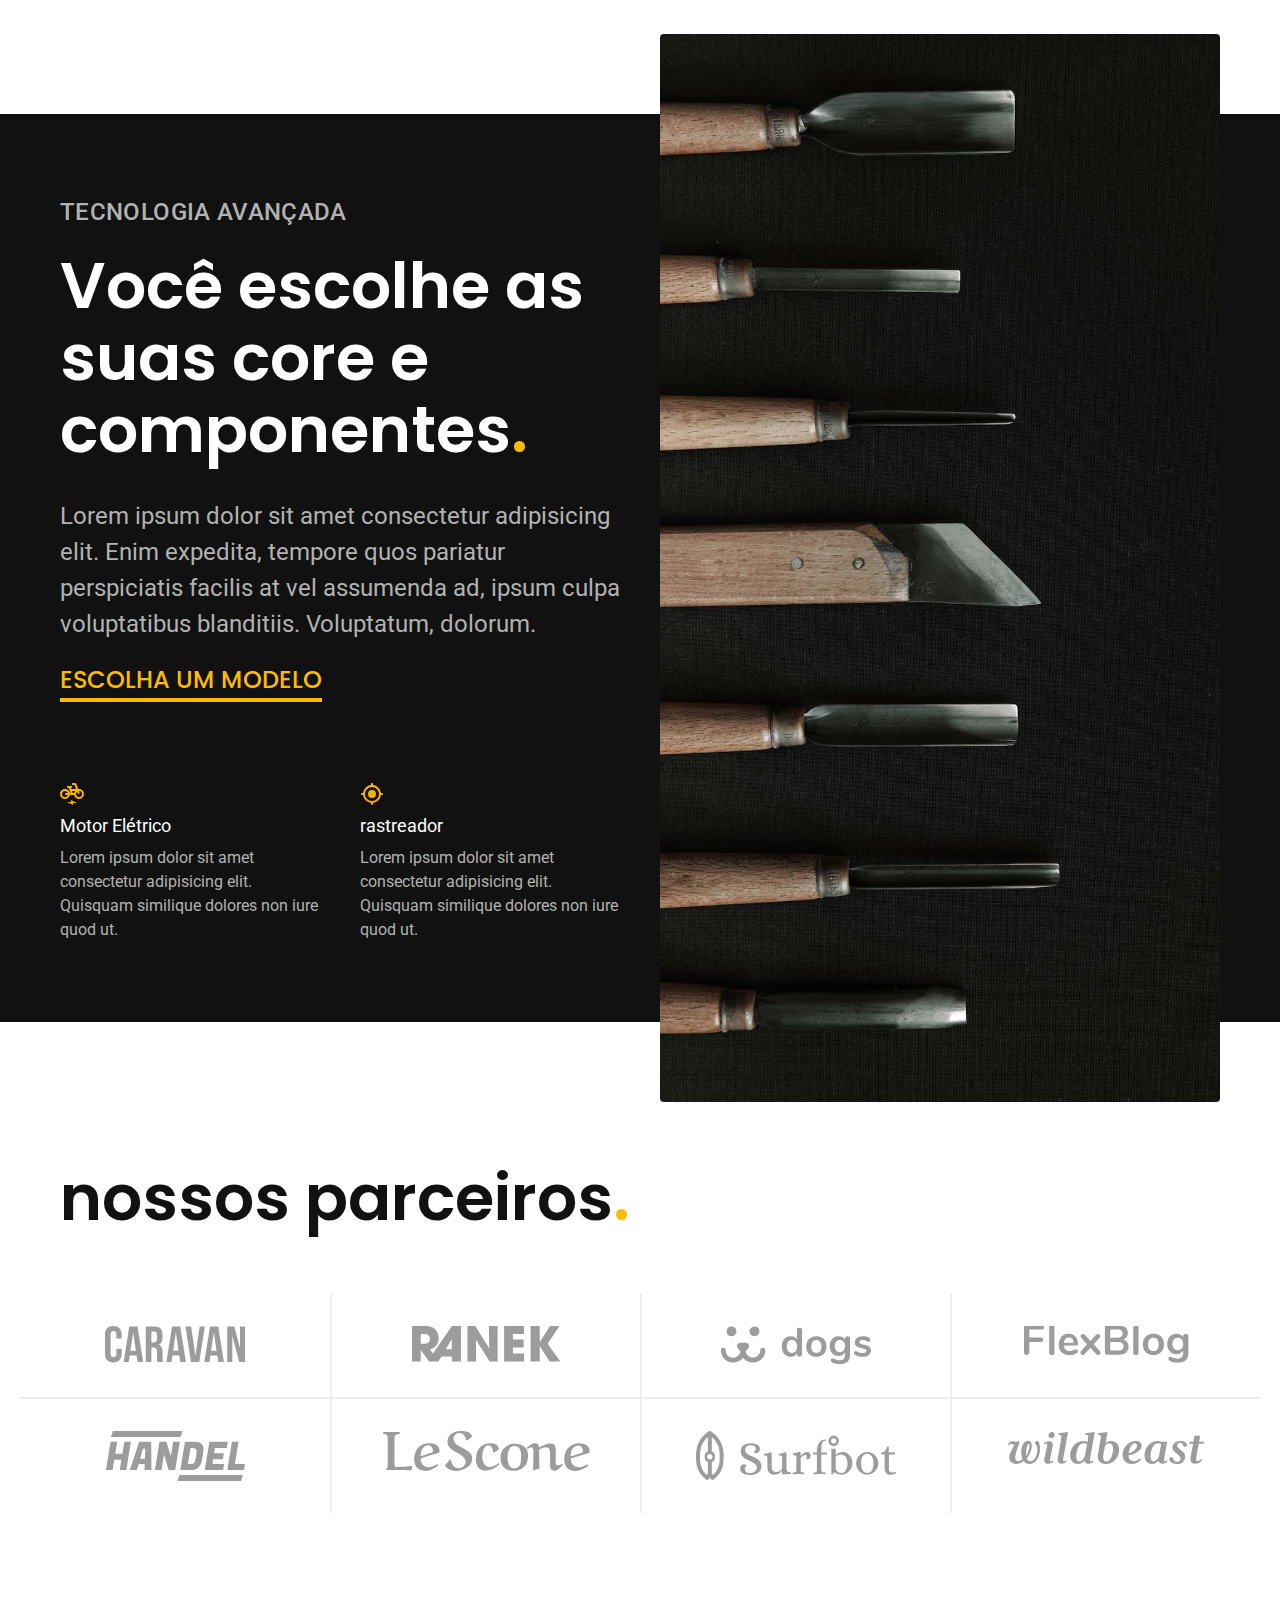
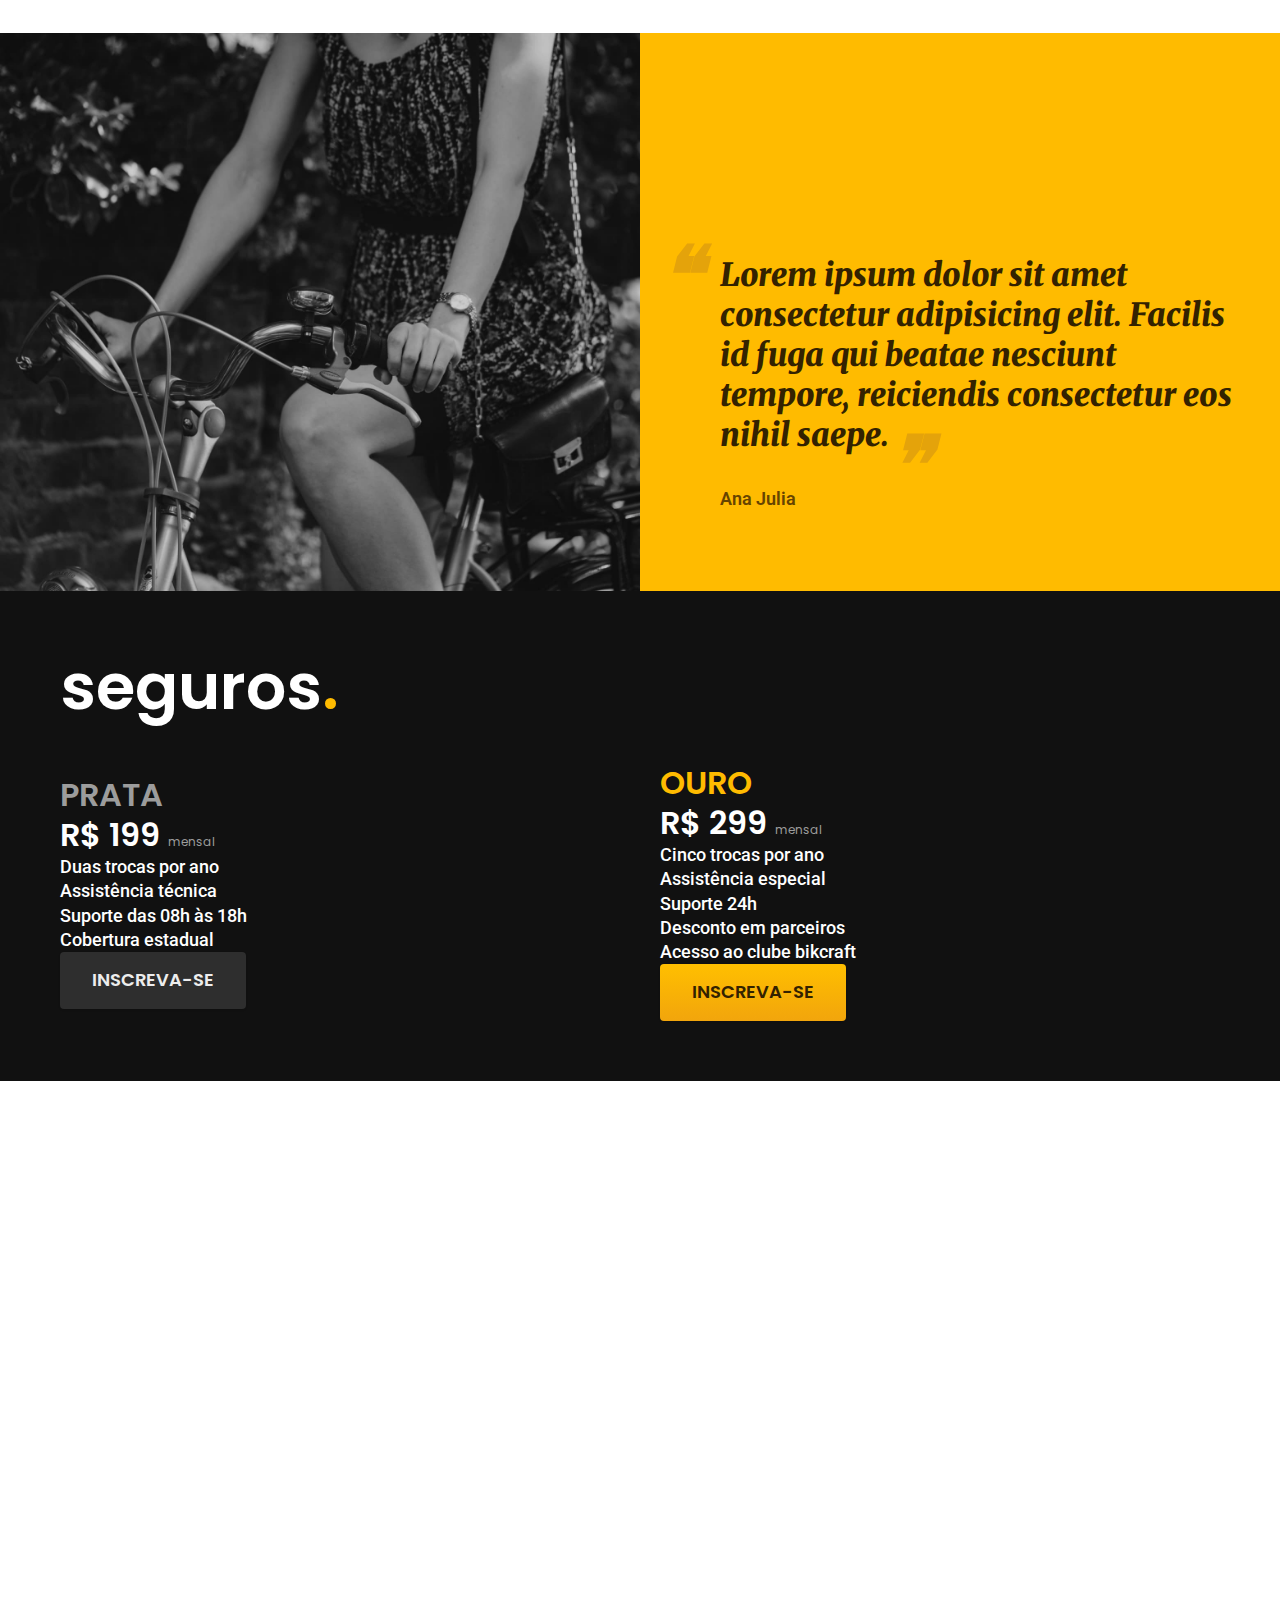
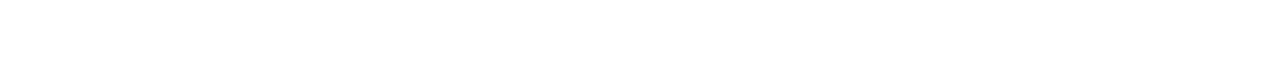
==== commit 008207ba: "seguros" ====
--- a/index.html
+++ b/index.html
@@ -124,6 +124,34 @@
 
   </section>
 
+  <article class="seguros-bg">
+    <div class="seguros container">
+      <h2 class="font-1-xxl cor-0">seguros<span class="cor-p1">.</span></h2>
+      <div class="seguros-item">
+        <h3 class="font-1-xl cor-6">PRATA</h3>
+        <span class="font-1-xl cor-0">R$ 199 <span class="font-1-xs cor-6">mensal</span></span>
+        <ul class="font-2-m cor-0">
+          <li>Duas trocas por ano</li>
+          <li>Assistência técnica</li>
+          <li>Suporte das 08h às 18h</li>
+          <li>Cobertura estadual</li>
+        </ul>
+        <a class="botao secundario" href="./orcamento.html">Inscreva-se</a>
+      </div>
+      <div class="seguros-item">
+        <h3 class="font-1-xl cor-p1">OURO</h3>
+        <span class="font-1-xl cor-0">R$ 299 <span class="font-1-xs cor-6">mensal</span></span>
+        <ul class="font-2-m cor-0">
+          <li>Cinco trocas por ano</li>
+          <li>Assistência especial</li>
+          <li>Suporte 24h</li>
+          <li>Desconto em parceiros</li>
+          <li>Acesso ao clube bikcraft</li>
+        </ul>
+        <a class="botao" href="./orcamento.html">Inscreva-se</a>
+      </div>
+    </div>
+  </article>
 
 </body>
 
--- a/css/style.css
+++ b/css/style.css
@@ -15,3 +15,6 @@
 
 /* bicicletas */
 @import "./bicicletas/bicicletas-lista.css";
+
+/* seguros */
+@import "./seguros/seguros.css";
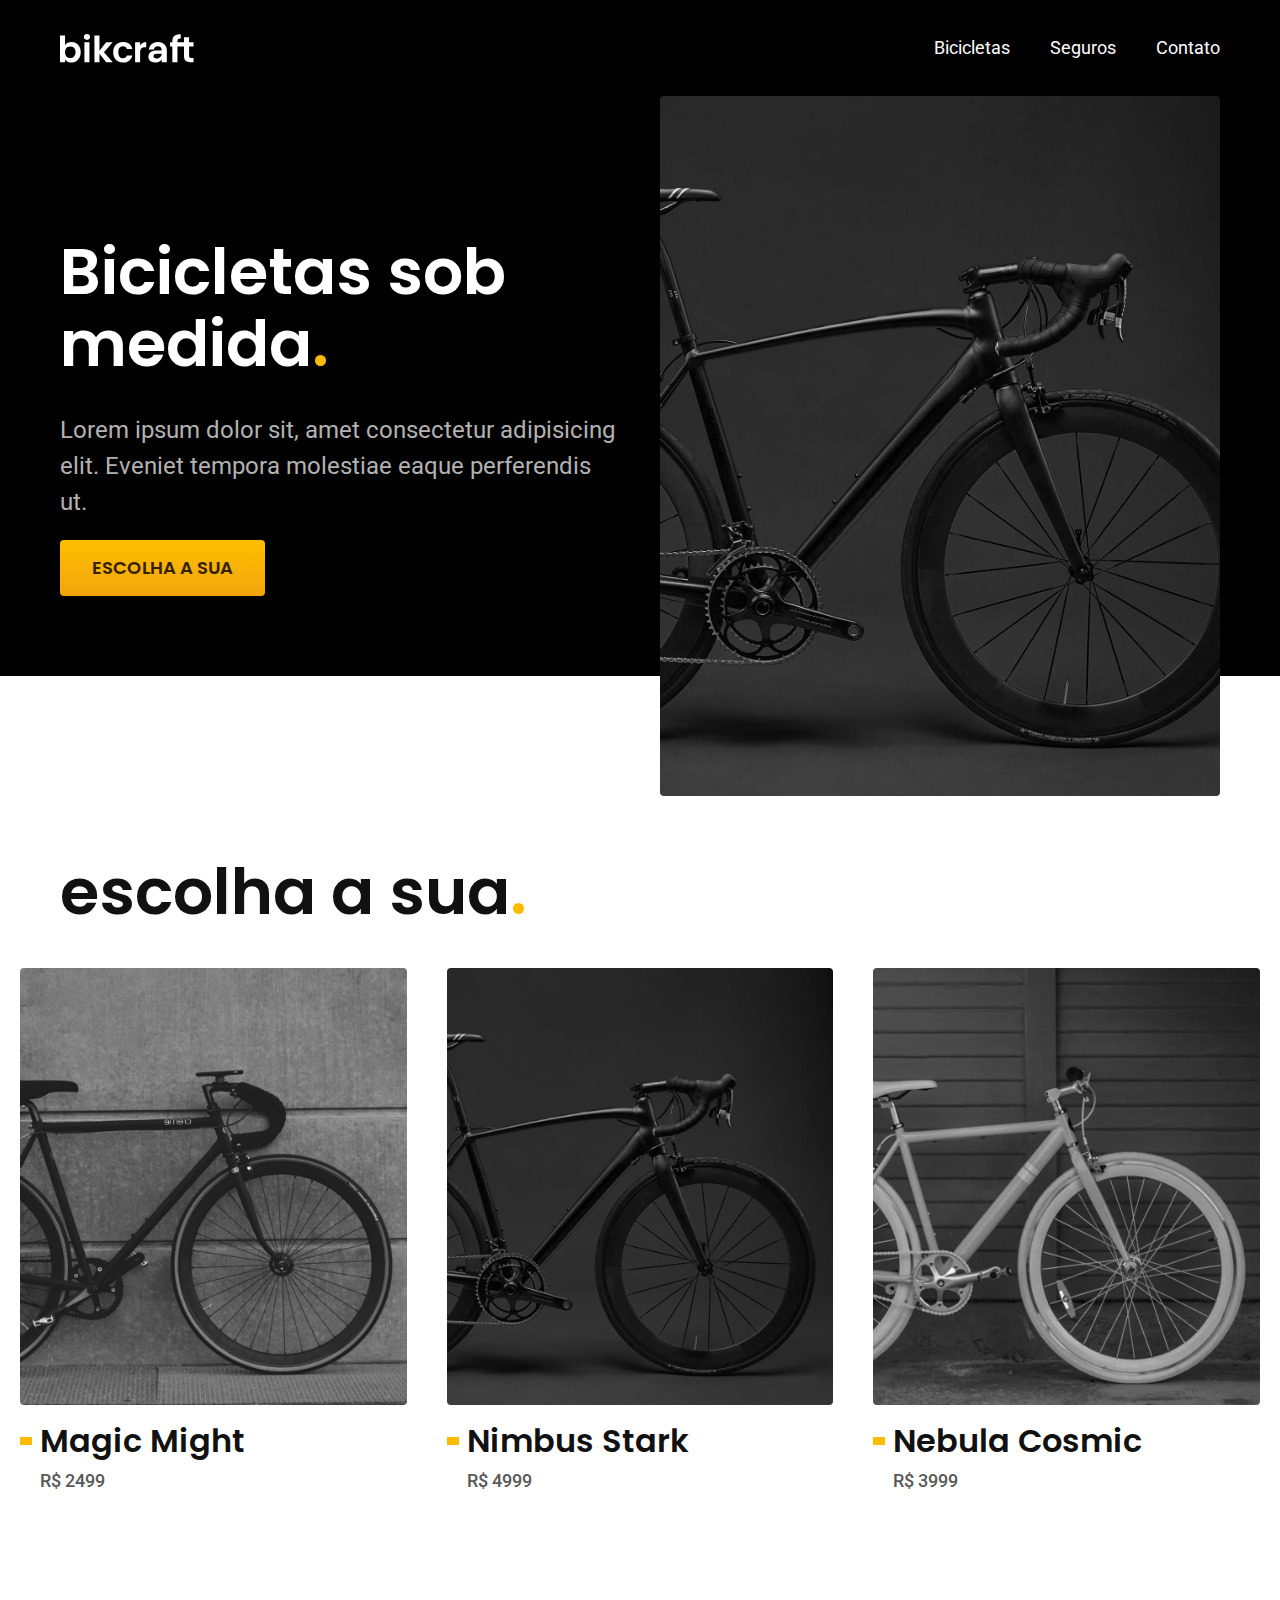
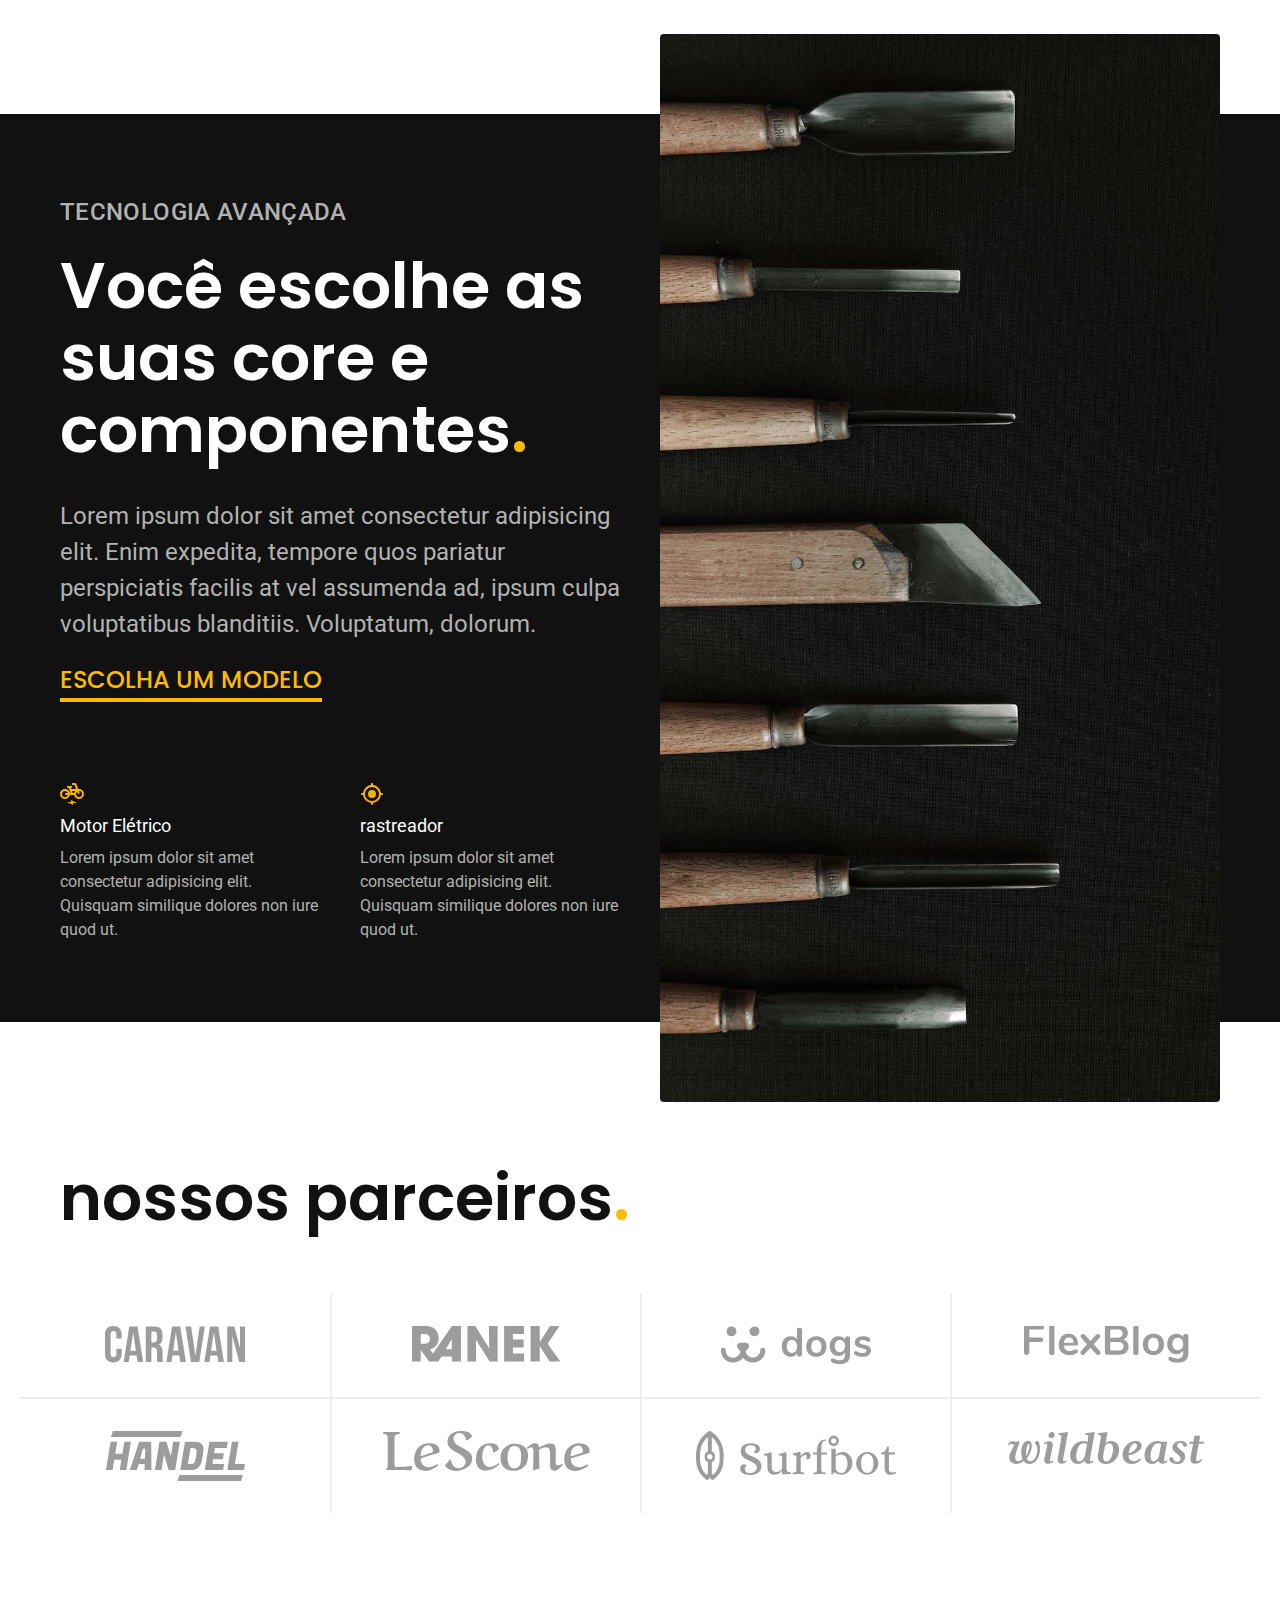
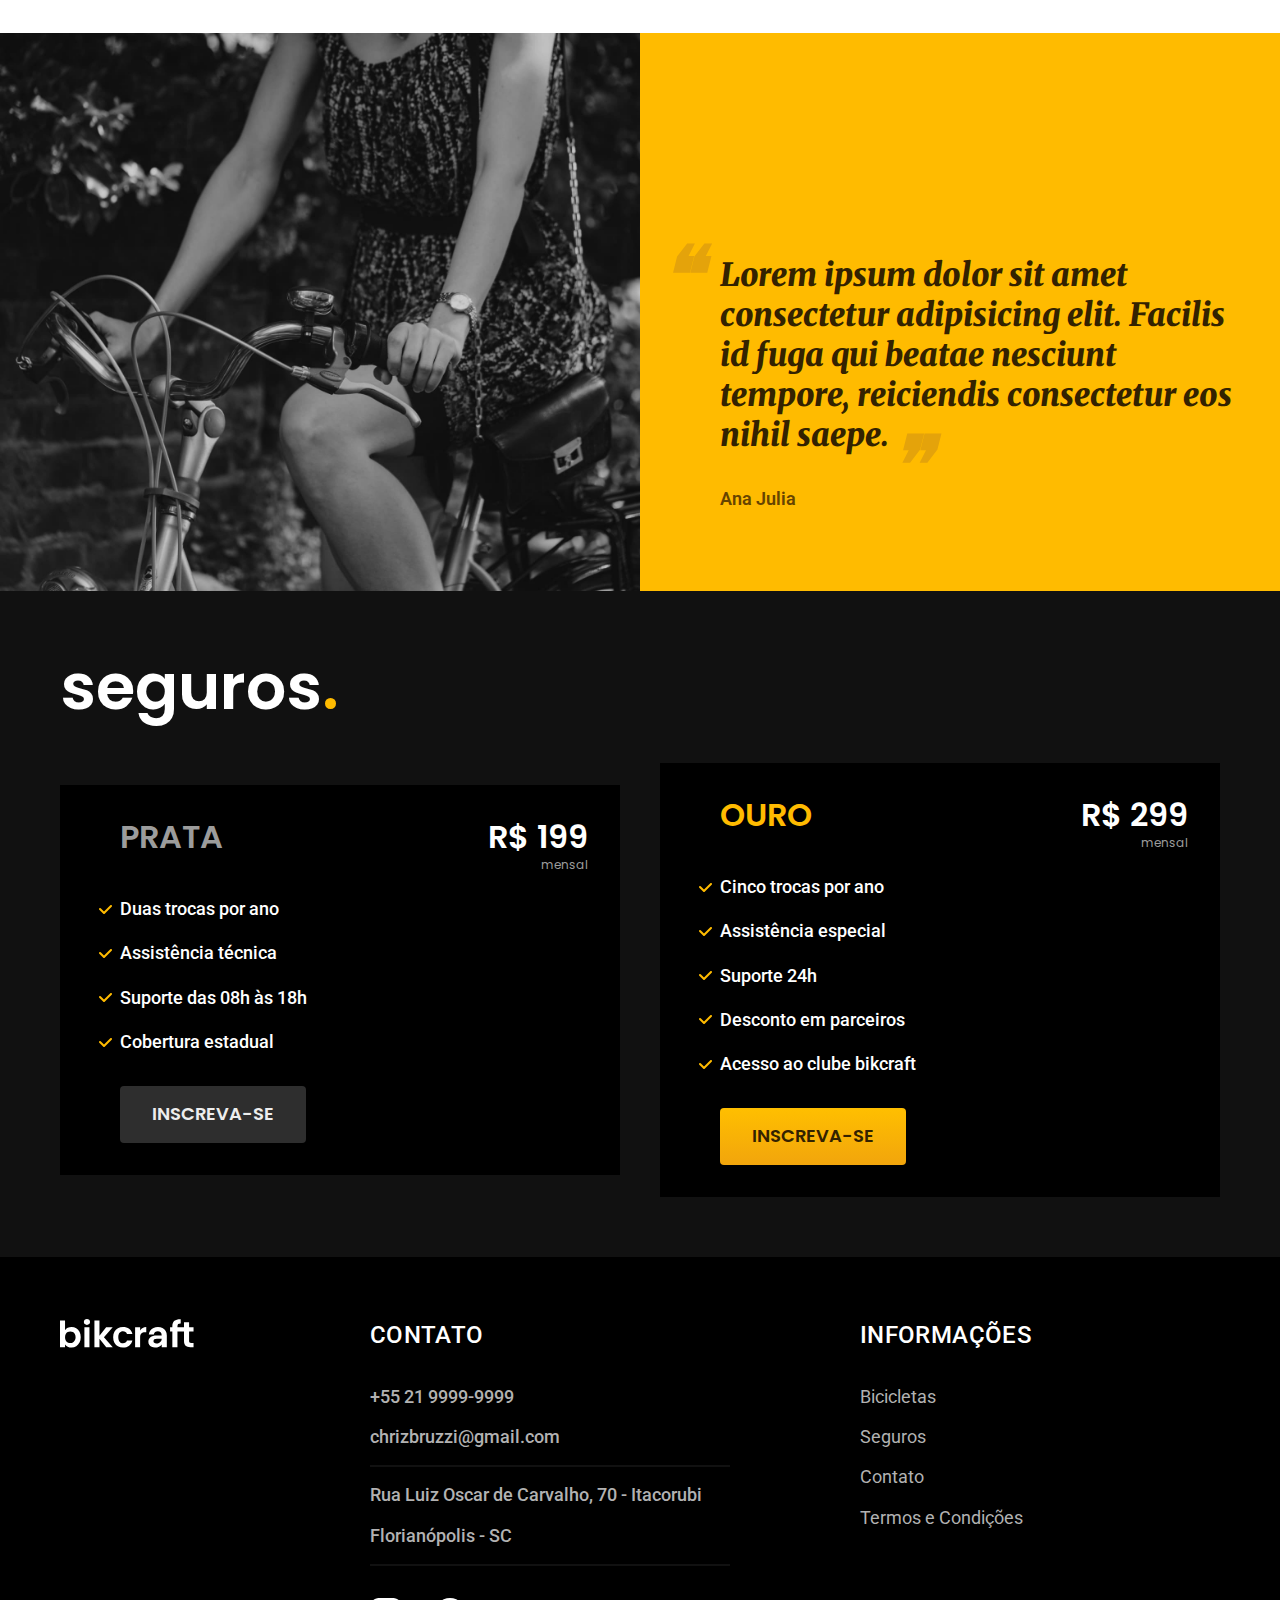
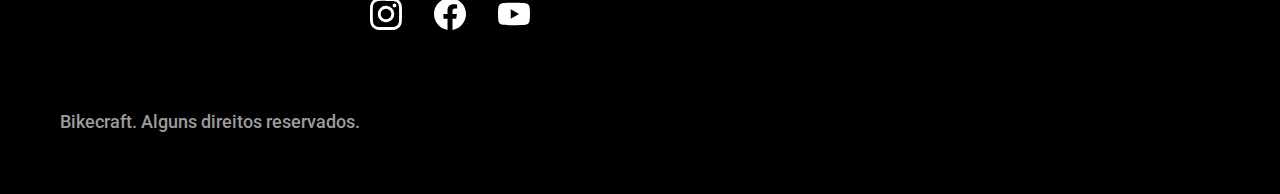
==== commit a3de28a1: "footer" ====
--- a/index.html
+++ b/index.html
@@ -153,6 +153,44 @@
     </div>
   </article>
 
+  <footer class="footer-bg">
+    <div class="footer container">
+      <img src="./img/bikcraft.svg" alt="Bikcraft">
+      <div class="footer-contato">
+        <h3 class="font-2-l-b cor-0">Contato</h3>
+        <ul class="font-2-m cor-5">
+          <li><a href="tel:+552199999999">+55 21 9999-9999</a></li>
+          <li><a href="mailto:chrizbruzzi@gmail.com">chrizbruzzi@gmail.com</a></li>
+          <li>Rua Luiz Oscar de Carvalho, 70 - Itacorubi</li>
+          <li>Florianópolis - SC</li>
+        </ul>
+        <div class="footer-redes">
+          <a href="./">
+            <img src="./img/redes/instagram.svg" alt="Instagram">
+          </a>
+          <a href="./">
+            <img src="./img/redes/facebook.svg" alt="facebook">
+          </a>
+          <a href="./">
+            <img src="./img/redes/youtube.svg" alt="youtube">
+          </a>
+        </div>
+      </div>
+      <div class="footer-informacoes">
+        <h3 class="font-2-l-b cor-0">Informações</h3>
+        <nav>
+          <ul class="font-1-m cor-5">
+            <li><a href="./bicicletas.html">Bicicletas</a></li>
+            <li><a href="./seguros.html">Seguros</a></li>
+            <li><a href="./contato.html">Contato</a></li>
+            <li><a href="./termos.html">Termos e Condições</a></li>
+          </ul>
+        </nav>
+      </div>
+      <p class="footer-copy font-2-m cor-6">Bikecraft. Alguns direitos reservados.</p>
+    </div>
+  </footer>
+
 </body>
 
 </html>--- a/css/style.css
+++ b/css/style.css
@@ -3,6 +3,7 @@
 @import "./utilidades/cores.css";
 
 @import "./global/global.css";
+@import "./global/footer.css";
 
 /* utilidades */
 @import "./utilidades/componentes.css";
